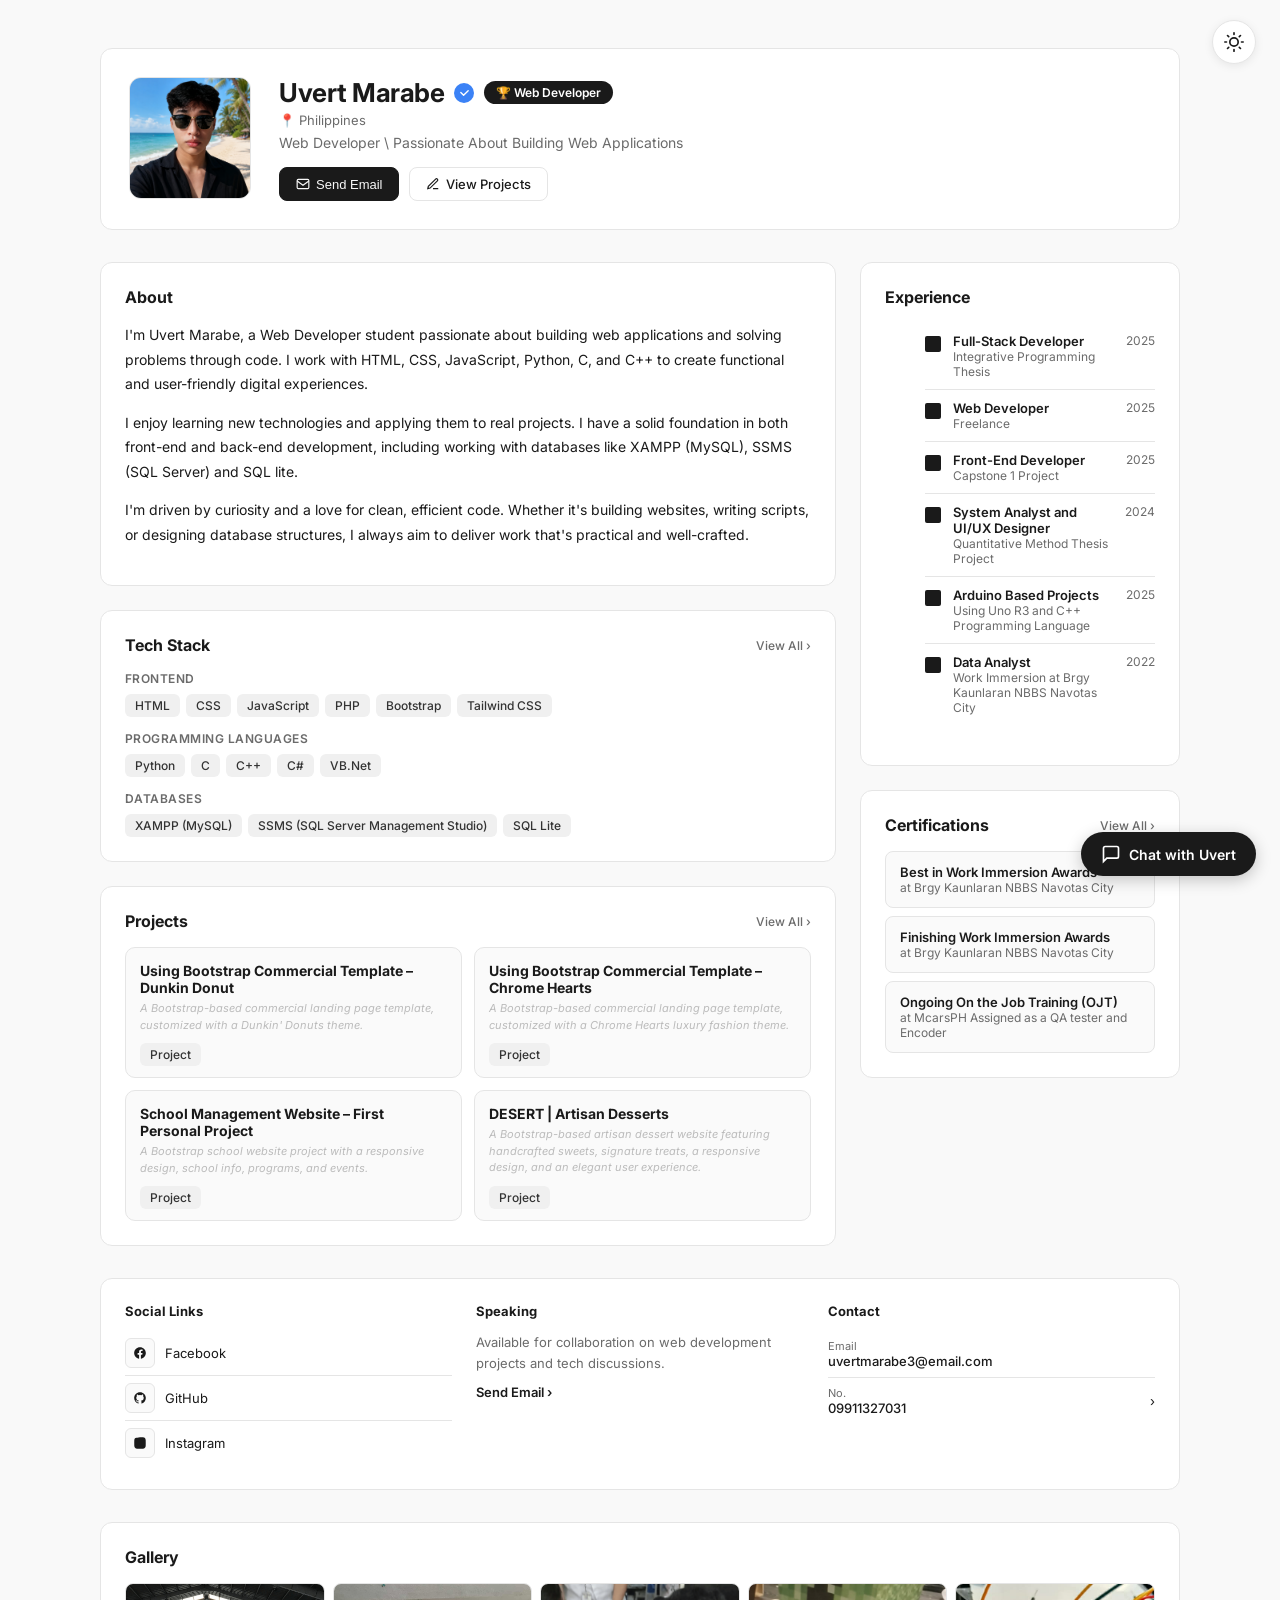
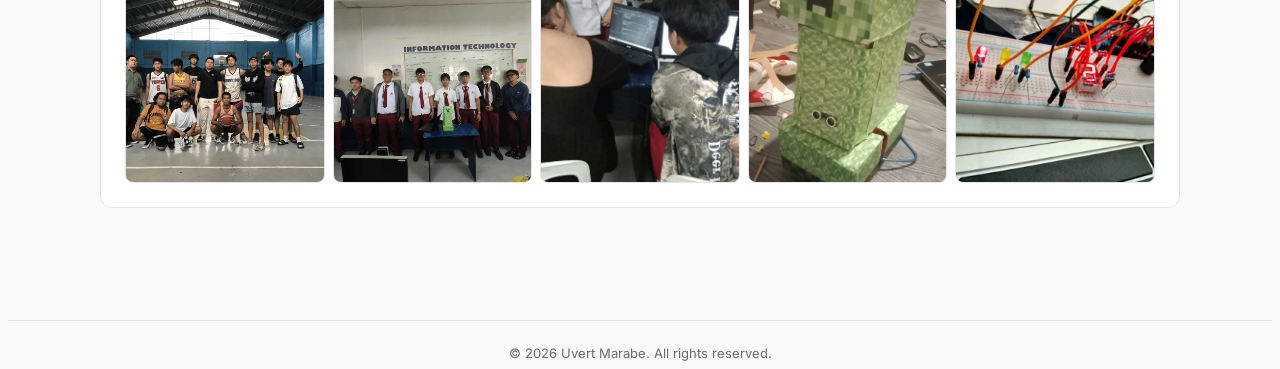
==== index.html @ 0d058868 "Fix favicon" ====
<!DOCTYPE html>
<html lang="en" data-theme="light">

<head>
    <meta charset="UTF-8" />
    <meta name="viewport" content="width=device-width, initial-scale=1.0" />
    <title>Uvert Marabe – Portfolio</title>
    <link rel="icon" href="images/uvert.jpg">
    <link href="https://fonts.googleapis.com/css2?family=Inter:wght@400;500;600;700&display=swap" rel="stylesheet" />
    <link rel="stylesheet" href="css/style.css">
</head>

<body>
    <!-- ── Theme Toggle ── -->
    <button class="theme-toggle" id="themeToggle" onclick="toggleTheme()" aria-label="Toggle dark mode">
        <svg class="icon-sun" viewBox="0 0 24 24" fill="none" stroke="currentColor" stroke-width="2" stroke-linecap="round" stroke-linejoin="round"><circle cx="12" cy="12" r="5"/><path d="M12 1v2M12 21v2M4.22 4.22l1.42 1.42M18.36 18.36l1.42
        1.42M1 12h2M21 12h2M4.22 19.78l1.42-1.42M18.36 5.64l1.42-1.42"/></svg>
        <svg class="icon-moon" viewBox="0 0 24 24" fill="none" stroke="currentColor" stroke-width="2" stroke-linecap="round" stroke-linejoin="round"><path d="M21 12.79A9 9 0 1111.21 3 7 7 0 0021 12.79z"/></svg>
    </button>

    <div class="page-wrap">


        <!-- ── Profile Header ── -->
        <div class="profile-header">
            <div class="avatar-wrap" id="avatarWrap">
                <img class="avatar-img" data-theme-img="light" src="images/uvert-marabe-day.png" alt="Uvert Marabe">
                <img class="avatar-img" data-theme-img="dark" src="images/uvert-marabe-night.png" alt="Uvert Marabe">
            </div>
            <div class="profile-info">
                <div class="profile-top">
                    <span class="profile-name">Uvert Marabe</span>
                    <span class="verified">
          <svg viewBox="0 0 12 12" fill="none" xmlns="http://www.w3.org/2000/svg"><path d="M2 6l3 3 5-5" stroke="#fff" stroke-width="1.5" stroke-linecap="round" stroke-linejoin="round"/></svg>
        </span>
                    <span class="badge-champion">🏆 Web Developer</span>
                </div>

                <div class="profile-location">📍 Philippines</div>
                <div class="profile-tagline">Web Developer \ Passionate About Building Web Applications</div>

                <div class="profile-actions">
                    <button type="button" class="btn btn-primary" onclick="openScheduleModal()">
                        <svg width="14" height="14" viewBox="0 0 24 24" fill="none" stroke="currentColor" stroke-width="2"><rect x="2" y="4" width="20" height="16" rx="2"/><path d="M2 7l10 7 10-7"/></svg> Send Email
                    </button>
                    <a href="projects.html" class="btn">
                        <svg width="14" height="14" viewBox="0 0 24 24" fill="none" stroke="currentColor" stroke-width="2"><path d="M12 20h9M16.5 3.5a2.121 2.121 0 013 3L7 19l-4 1 1-4 12.5-12.5z"/></svg> View Projects
                    </a>

                </div>
            </div>
        </div>

        <!-- ── Main Two-Column Grid ── -->
        <div class="main-grid">

            <!-- LEFT column -->
            <div>

                <!-- About -->
                <div class="card">
                    <div class="card-title">About</div>
                    <div class="about-text">
                        <p>I'm Uvert Marabe, a Web Developer student passionate about building web applications and solving problems through code. I work with HTML, CSS, JavaScript, Python, C, and C++ to create functional and user-friendly digital experiences.
                        </p>
                        <p>I enjoy learning new technologies and applying them to real projects. I have a solid foundation in both front-end and back-end development, including working with databases like XAMPP (MySQL), SSMS (SQL Server) and SQL lite.</p>
                        <p>I'm driven by curiosity and a love for clean, efficient code. Whether it's building websites, writing scripts, or designing database structures, I always aim to deliver work that's practical and well-crafted.</p>
                    </div>
                </div>

                <!-- Tech Stack -->
                <div class="card">
                    <div class="card-title">
                        Tech Stack
                        <a href="techstack.html" class="view-all">View All ›</a>
                    </div>

                    <div class="stack-group">
                        <div class="stack-label">Frontend</div>
                        <div class="tag-list">
                            <span class="tag">HTML</span>
                            <span class="tag">CSS</span>
                            <span class="tag">JavaScript</span>
                            <span class="tag">PHP</span>
                            <span class="tag">Bootstrap</span>
                            <span class="tag">Tailwind CSS</span>
                        </div>
                    </div>

                    <div class="stack-group">
                        <div class="stack-label">Programming Languages</div>
                        <div class="tag-list">
                            <span class="tag">Python</span>
                            <span class="tag">C</span>
                            <span class="tag">C++</span>
                            <span class="tag">C#</span>
                            <span class="tag">VB.Net</span>
                        </div>
                    </div>

                    <div class="stack-group">
                        <div class="stack-label">Databases</div>
                        <div class="tag-list">
                            <span class="tag">XAMPP (MySQL)</span>
                            <span class="tag">SSMS (SQL Server Management Studio)</span>
                            <span class="tag">SQL Lite</span>
                        </div>
                    </div>
                </div>

                <!-- Recent Projects -->
                <div class="card">
                    <div class="card-title">
                        Projects
                        <a href="projects.html" class="view-all">View All ›</a>
                    </div>
                    <div class="projects-grid">

                        <div class="project-card">
                            <div class="project-name">Using Bootstrap Commercial Template – Dunkin Donut</div>
                            <div class="project-desc project-placeholder">A Bootstrap-based commercial landing page template, customized with a Dunkin' Donuts theme.</div>
                            <span class="tag">Project</span>
                        </div>

                        <div class="project-card">
                            <div class="project-name">Using Bootstrap Commercial Template – Chrome Hearts</div>
                            <div class="project-desc project-placeholder">A Bootstrap-based commercial landing page template, customized with a Chrome Hearts luxury fashion theme.</div>
                            <span class="tag">Project</span>
                        </div>

                        <div class="project-card">
                            <div class="project-name">School Management Website – First Personal Project</div>
                            <div class="project-desc project-placeholder">A Bootstrap school website project with a responsive design, school info, programs, and events.</div>
                            <span class="tag">Project</span>

                        </div>

                        <div class="project-card">
                            <div class="project-name">DESERT | Artisan Desserts</div>
                            <div class="project-desc project-placeholder">A Bootstrap-based artisan dessert website featuring handcrafted sweets, signature treats, a responsive design, and an elegant user experience.</div>
                            <span class="tag">Project</span>
                        </div>
                        </a>
                    </div>
                </div>

            </div>

            <!-- RIGHT column -->
            <div>

                <!-- Experience -->
                <div class="card">
                    <div class="card-title">Experience</div>
                    <ul class="exp-list">
                        <li class="exp-item">
                            <div class="exp-dot active"></div>
                            <div class="exp-body">
                                <div class="exp-role">Full-Stack Developer</div>
                                <div class="exp-company">Integrative Programming Thesis</div>
                            </div>
                            <div class="exp-year">2025</div>
                        </li>
                        <li class="exp-item">
                            <div class="exp-dot active"></div>
                            <div class="exp-body">
                                <div class="exp-role">Web Developer</div>
                                <div class="exp-company">Freelance</div>
                            </div>
                            <div class="exp-year">2025</div>
                        </li>
                        <li class="exp-item">
                            <div class="exp-dot active"></div>
                            <div class="exp-body">
                                <div class="exp-role">Front-End Developer</div>
                                <div class="exp-company">Capstone 1 Project</div>
                            </div>
                            <div class="exp-year">2025</div>
                        </li>
                        <li class="exp-item">
                            <div class="exp-dot active"></div>
                            <div class="exp-body">
                                <div class="exp-role">System Analyst and UI/UX Designer</div>
                                <div class="exp-company">Quantitative Method Thesis Project</div>
                            </div>
                            <div class="exp-year">2024</div>
                        </li>
                        <li class="exp-item">
                            <div class="exp-dot active"></div>
                            <div class="exp-body">
                                <div class="exp-role">Arduino Based Projects</div>
                                <div class="exp-company">Using Uno R3 and C++ Programming Language</div>
                            </div>
                            <div class="exp-year">2025</div>
                        </li>
                        <li class="exp-item">
                            <div class="exp-dot active"></div>
                            <div class="exp-body">
                                <div class="exp-role">Data Analyst</div>
                                <div class="exp-company">Work Immersion at Brgy Kaunlaran NBBS Navotas City</div>
                            </div>
                            <div class="exp-year">2022</div>
                        </li>
                    </ul>
                </div>

                <!-- Certifications -->
                <div class="card">
                    <div class="card-title">
                        Certifications
                        <a href="#" class="view-all">View All ›</a>
                    </div>
                    <div class="cert-item">
                        <div class="cert-name">Best in Work Immersion Awards</div>
                        <div class="cert-issuer">at Brgy Kaunlaran NBBS Navotas City</div>
                    </div>
                    <div class="cert-item">
                        <div class="cert-name">Finishing Work Immersion Awards</div>
                        <div class="cert-issuer">at Brgy Kaunlaran NBBS Navotas City</div>
                    </div>
                    <div class="cert-item">
                        <div class="cert-name">Ongoing On the Job Training (OJT)</div>
                        <div class="cert-issuer">at McarsPH Assigned as a QA tester and Encoder</div>
                    </div>
                </div>
            </div>
        </div>

        <!-- ── Bottom Info Row ── -->
        <div class="info-grid">

            <!-- Social Links -->
            <div>
                <div class="info-section-title">Social Links</div>
                <a href="https://www.facebook.com/profile.php?id=61568821230678" class="social-link" target="_blank" rel="noopener noreferrer">
                    <span class="social-icon">
                     <svg viewBox="0 0 24 24" fill="currentColor"><path d="M22 12c0-5.522-4.478-10-10-10S2 6.478 2 12c0 4.991 3.657 9.128 8.438 9.878v-6.987H7.898V12h2.54V9.797c0-2.506 1.492-3.89 3.777-3.89 1.094 0 2.238.195 2.238.195v2.46h-1.26c-1.243
        0-1.63.771-1.63 1.562V12h2.773l-.443 2.89h-2.33v6.988C18.343 21.128 22 16.991 22 12z"/></svg>
                    </span> Facebook
                </a>
                <a href="https://github.com/uvertmarabe3" class="social-link" target="_blank" rel="noopener noreferrer">
                    <span class="social-icon">
          <svg viewBox="0 0 24 24" fill="currentColor"><path d="M12 2C6.477 2 2 6.477 2 12c0 4.418 2.865 8.166 6.839 9.489.5.092.682-.217.682-.482 0-.237-.009-.868-.013-1.703-2.782.603-3.369-1.342-3.369-1.342-.454-1.154-1.11-1.461-1.11-1.461-.908-.62.069-.608.069-.608
        1.004.07 1.532 1.032 1.532 1.032.892 1.53 2.341 1.088 2.91.832.091-.647.35-1.088.636-1.338-2.22-.253-4.555-1.11-4.555-4.943 0-1.091.39-1.984 1.03-2.682-.103-.253-.447-1.27.098-2.646 0 0 .84-.269 2.75 1.025A9.578 9.578 0 0112 6.836a9.59 9.59 0 012.504.337c1.909-1.294
        2.748-1.025 2.748-1.025.546 1.376.202 2.393.1 2.646.641.698 1.028 1.591 1.028 2.682 0 3.841-2.337 4.687-4.565 4.935.359.308.678.916.678 1.846 0 1.334-.012 2.41-.012 2.737 0 .267.18.578.688.48C19.138 20.163 22 16.418 22 12c0-5.523-4.477-10-10-10z"/></svg>
        </span> GitHub
                </a>
                <a href="https://www.instagram.com/uvrt077?igsh=MTQya3N4YWRxNWJsbg=" class=" social-link" target="_blank" rel="noopener noreferrer">
                    <span class="social-icon">
          <svg viewBox="0 0 24 24" fill="currentColor"><path d="M12 2.163c3.204 0 3.584.012 4.85.07 3.252.148 4.771 1.691 4.919 4.919.058 1.265.069 1.645.069 4.849 0 3.205-.012 3.584-.069 4.849-.149 3.225-1.664 4.771-4.919 4.919-1.266.058-1.644.07-4.85.07-3.204
        0-3.584-.012-4.849-.07-3.26-.149-4.771-1.699-4.919-4.92-.058-1.265-.07-1.644-.07-4.849 0-3.204.013-3.583.07-4.849.149-3.227 1.664-4.771 4.919-4。 1.44 1.441 1.44c.795 0 1.439-.645 1.439-1.44s-.644-1.44-1.439-1.44z"/></svg>
        </span> Instagram
                </a>
            </div>

            <!-- Speaking -->
            <div>
                <div class="info-section-title">Speaking</div>
                <p class="speaking-text">Available for collaboration on web development projects and tech discussions.</p>
                <a href="#" class="get-touch" onclick="openScheduleModal(); return false;">Send Email ›</a>
            </div>

            <!-- Contact -->
            <div>
                <div class="info-section-title">Contact</div>
                <div class="contact-item">
                    <div>
                        <div class="contact-label">Email</div>
                        <div class="contact-value">uvertmarabe3@email.com</div>
                    </div>
                </div>
                <div class="contact-item">
                    <a href="#" class="contact-link">
                        <div>
                            <div class="contact-label">No.</div>
                            <div class="contact-value">09911327031</div>
                        </div>
                        <span>›</span>
                    </a>
                </div>
            </div>

        </div>

        <!-- ── Gallery ── -->
        <div class="gallery-section">
            <div class="gallery-title">Gallery</div>
            <div class="gallery-grid">
                <div class="gallery-item" onclick="openLightbox( 'images/isa.png')">
                    <img src="images/isa.png" alt="Gallery photo 1" loading="lazy">
                </div>
                <div class="gallery-item" onclick="openLightbox( 'images/dalawa.jfif')">
                    <img src="images/dalawa.jfif" alt="Gallery photo 2" loading="lazy">
                </div>
                <div class="gallery-item" onclick="openLightbox( 'images/tatlo.png')">
                    <img src="images/tatlo.png" alt="Gallery photo 3" loading="lazy">
                </div>
                <div class="gallery-item" onclick="openLightbox( 'images/apat.jfif')">
                    <img src="images/apat.jfif" alt="Gallery photo 4" loading="lazy">
                </div>
                <div class="gallery-item" onclick="openLightbox( 'images/lima.jfif')">
                    <img src="images/lima.jfif" alt="Gallery photo 5" loading="lazy">
                </div>
            </div>
        </div>

    </div>

    <!-- ── Lightbox Viewer (zoomable + pannable) ── -->
    <div class="lightbox-overlay" id="lightboxOverlay" onclick="if(event.target===this)closeLightbox()">
        <button class="lightbox-close" onclick="closeLightbox()" aria-label="Close">✕</button>
        <div class="lightbox-toolbar">
            <button class="lightbox-btn" onclick="lightboxZoomOut()" aria-label="Zoom out">−</button>
            <button class="lightbox-btn" onclick="lightboxResetZoom()" aria-label="Reset zoom">⟲</button>
            <button class="lightbox-btn" onclick="lightboxZoomIn()" aria-label="Zoom in">+</button>
        </div>
        <div class="lightbox-stage" id="lightboxStage">
            <img class="lightbox-img" id="lightboxImg" src="" alt="Gallery preview" draggable="false">
        </div>
    </div>

    <!-- ── Footer ── -->
    <footer>© 2026 Uvert Marabe. All rights reserved.</footer>

    </div>
    <!-- ── Get in Touch Form ── -->
    <div class="modal-overlay" id="scheduleOverlay" onclick="if(event.target===this)closeScheduleModal()">
        <div class="modal-box">
            <div class="modal-header">
                <div class="modal-title">Send Email</div>
                <button class="modal-close" onclick="closeScheduleModal()" aria-label="Close">✕</button>
            </div>
            <form id="scheduleForm" onsubmit="submitScheduleForm(event)">
                <div class="modal-body">
                    <label class="modal-label" for="scheduleName">Your Name</label>
                    <input class="modal-input" type="text" id="scheduleName" required placeholder="Juan Dela Cruz">

                    <label class="modal-label" for="scheduleEmail">Your Email</label>
                    <input class="modal-input" type="email" id="scheduleEmail" required placeholder="you@example.com">

                    <label class="modal-label" for="scheduleDate">Date</label>
                    <input class="modal-input" type="date" id="scheduleDate" required>

                    <label class="modal-label" for="scheduleMessage">Purpose</label>
                    <textarea class="modal-input modal-textarea" id="scheduleMessage" rows="3" required placeholder="What would you like to talk about?"></textarea>
                </div>
                <div class="modal-footer">
                    <button type="button" class="btn" onclick="closeScheduleModal()">Cancel</button>
                    <button type="submit" class="btn btn-primary">Send</button>
                </div>
            </form>
        </div>
    </div>

    <!-- ── Chat Button ── -->
    <button class="chat-fab" id="chatFab" onclick="toggleChat()">
  <svg width="20" height="20" viewBox="0 0 24 24" fill="none" stroke="currentColor" stroke-width="2"><path d="M21 15a2 2 0 01-2 2H7l-4 4V5a2 2 0 012-2h14a2 2 0 012 2z"/></svg>
  Chat with Uvert
</button>

    <!-- ── Chat Widget ── -->
    <div class="chat-widget" id="chatWidget">
        <!-- Header -->
        <div class="chat-header">
            <div class="chat-header-left">
                <div class="chat-avatar">
                    <img class="chat-avatar-img" data-theme-img="light" src="images/uvert-marabe-day.png" alt="Uvert">
                    <img class="chat-avatar-img" data-theme-img="dark" src="images/uvert-marabe-night.png" alt="Uvert">
                </div>
                <div>
                    <div class="chat-header-name">Chat with Uvert</div>
                    <div class="chat-header-status"><span class="status-dot"></span> Online</div>
                </div>
            </div>
            <button class="chat-close" onclick="toggleChat()">✕</button>
        </div>

        <!-- Messages -->
        <div class="chat-messages" id="chatMessages">
            <div class="chat-msg-row">
                <div class="chat-msg-avatar">
                    <img class="chat-avatar-img" data-theme-img="light" src="images/uvert-marabe-day.png" alt="Uvert">
                    <img class="chat-avatar-img" data-theme-img="dark" src="images/uvert-marabe-night.png" alt="Uvert">
                </div>
                <div>
                    <div class="chat-sender-name">Uvert Marabe</div>
                    <div class="chat-bubble chat-bubble-bot">Hi there! 👋 Thanks for visiting my website. Feel free to ask me anything about programming, web development, or my experiences in tech. Let me know how I can help!</div>
                </div>
            </div>
        </div>

        <!-- Footer -->
        <div class="chat-footer">
            <div class="chat-input-row">
                <input type="text" id="chatInput" class="chat-input" placeholder="Type a message..." maxlength="1000" oninput="updateCount()" onkeydown="if(event.key==='Enter' )sendMessage()" />
                <button class="chat-send" onclick="sendMessage()">
        <svg width="16" height="16" viewBox="0 0 24 24" fill="none" stroke="currentColor" stroke-width="2.5"><line x1="22" y1="2" x2="11" y2="13"/><polygon points="22 2 15 22 11 13 2 9 22 2"/></svg>
      </button>
            </div>
            <div class="chat-hint">Ask me about programming, web dev, or tech! <span id="charCount">0</span>/1000</div>
        </div>
    </div>



    <script src="https://cdn.jsdelivr.net/npm/@emailjs/browser@4/dist/email.min.js"></script>
    <script src="js/main.js"></script>
</body>

</html>
---- css/style.css ----
*::before,
*::after {
    box-sizing: border-box;
    margin: 0;
    padding: 0;
}

 :root {
    --bg: #f9f9f9;
    --white: #ffffff;
    --border: #e5e5e5;
    --text: #1a1a1a;
    --muted: #6b6b6b;
    --accent: #1a1a1a;
    --badge-bg: #1a1a1a;
    --badge-text: #ffffff;
    --tag-bg: #f0f0f0;
    --tag-text: #333;
    --card-bg: #ffffff;
    --subtle-bg: #fafafa;
    --section-gap: 32px;
}

[data-theme="dark"] {
    --bg: #15161a;
    --white: #1e2025;
    --border: #2d2f36;
    --text: #f0f0f0;
    --muted: #9a9ca3;
    --accent: #f0f0f0;
    --badge-bg: #f0f0f0;
    --badge-text: #15161a;
    --tag-bg: #2a2c33;
    --tag-text: #e2e2e2;
    --card-bg: #1e2025;
    --subtle-bg: #25272e;
}

html {
    transition: background 0.4s ease;
}

body {
    font-family: 'Inter', sans-serif;
    background: var(--bg);
    color: var(--text);
    min-height: 100vh;
    transition: background 0.4s ease, color 0.4s ease;
}


/* Smooth theme transition for any element using theme variables */

* {
    transition: background-color 0.4s ease, border-color 0.4s ease, color 0.4s ease;
}


/* ── Layout ── */

.page-wrap {
    max-width: 1080px;
    margin: 0 auto;
    padding: 40px 24px 80px;
}


/* ── Header ── */

.profile-header {
    display: flex;
    align-items: flex-start;
    gap: 28px;
    background: var(--white);
    border: 1px solid var(--border);
    border-radius: 12px;
    padding: 28px;
    margin-bottom: var(--section-gap);
}

.avatar-wrap {
    flex-shrink: 0;
    width: 120px;
    height: 120px;
    border-radius: 12px;
    overflow: hidden;
    background: #e0e0e0;
    border: 1px solid var(--border);
    display: flex;
    align-items: center;
    justify-content: center;
    color: var(--muted);
    font-size: 13px;
    text-align: center;
    position: relative;
}

.avatar-wrap img {
    width: 100%;
    height: 100%;
    object-fit: cover;
    display: block;
}


/* Cross-fade layers for day/night avatar swap */

.avatar-wrap .avatar-img {
    position: absolute;
    top: 0;
    left: 0;
    width: 100%;
    height: 100%;
    object-fit: cover;
    display: block;
    opacity: 0;
    transition: opacity 0.6s ease;
}

.avatar-wrap .avatar-img.visible {
    opacity: 1;
}

.avatar-placeholder {
    display: flex;
    flex-direction: column;
    align-items: center;
    gap: 6px;
    padding: 8px;
}

.avatar-placeholder svg {
    opacity: 0.4;
}

.avatar-placeholder span {
    font-size: 11px;
    color: var(--muted);
    text-align: center;
}

.profile-info {
    flex: 1;
}

.profile-top {
    display: flex;
    align-items: center;
    gap: 10px;
    flex-wrap: wrap;
    margin-bottom: 4px;
}

.profile-name {
    font-size: 26px;
    font-weight: 700;
    letter-spacing: -0.5px;
}

.verified {
    width: 20px;
    height: 20px;
    background: #3b82f6;
    border-radius: 50%;
    display: inline-flex;
    align-items: center;
    justify-content: center;
}

.verified svg {
    width: 11px;
    height: 11px;
}

.badge-champion {
    background: var(--badge-bg);
    color: var(--badge-text);
    font-size: 12px;
    font-weight: 600;
    padding: 4px 12px;
    border-radius: 999px;
    display: inline-flex;
    align-items: center;
    gap: 6px;
}

.profile-location {
    font-size: 13px;
    color: var(--muted);
    margin-bottom: 6px;
}

.profile-tagline {
    font-size: 14px;
    color: var(--muted);
    margin-bottom: 16px;
}

.profile-actions {
    display: flex;
    gap: 10px;
    flex-wrap: wrap;
}

.btn {
    display: inline-flex;
    align-items: center;
    gap: 6px;
    font-size: 13px;
    font-weight: 500;
    padding: 8px 16px;
    border-radius: 8px;
    cursor: pointer;
    text-decoration: none;
    border: 1px solid var(--border);
    background: var(--card-bg);
    color: var(--text);
    transition: background 0.15s, color 0.15s, border-color 0.15s;
}

.btn:hover {
    background: var(--subtle-bg);
}

.btn-primary {
    background: var(--accent);
    color: var(--bg);
    border-color: var(--accent);
}

.btn-primary:hover {
    opacity: 0.85;
}


/* ── Schedule a Call Modal ── */

.modal-overlay {
    display: none;
    position: fixed;
    inset: 0;
    background: rgba(0, 0, 0, 0.5);
    z-index: 1100;
    align-items: center;
    justify-content: center;
    padding: 20px;
}

.modal-overlay.open {
    display: flex;
}

.modal-box {
    background: var(--card-bg);
    border: 1px solid var(--border);
    border-radius: 14px;
    width: 100%;
    max-width: 420px;
    max-height: 90vh;
    overflow-y: auto;
    box-shadow: 0 20px 60px rgba(0, 0, 0, 0.3);
}

.modal-header {
    display: flex;
    align-items: center;
    justify-content: space-between;
    padding: 18px 20px;
    border-bottom: 1px solid var(--border);
}

.modal-title {
    font-size: 16px;
    font-weight: 700;
    color: var(--text);
}

.modal-close {
    background: none;
    border: none;
    font-size: 16px;
    cursor: pointer;
    color: var(--muted);
    line-height: 1;
    padding: 4px;
}

.modal-close:hover {
    color: var(--text);
}

.modal-body {
    padding: 20px;
    display: flex;
    flex-direction: column;
    gap: 4px;
}

.modal-label {
    font-size: 12px;
    font-weight: 600;
    color: var(--muted);
    margin-top: 14px;
    margin-bottom: 6px;
}

.modal-label:first-child {
    margin-top: 0;
}

.modal-input {
    width: 100%;
    border: 1px solid var(--border);
    border-radius: 8px;
    padding: 9px 12px;
    font-size: 13px;
    font-family: 'Inter', sans-serif;
    outline: none;
    background: var(--bg);
    color: var(--text);
}

.modal-input:focus {
    border-color: var(--muted);
}

.modal-textarea {
    resize: vertical;
    min-height: 64px;
}

.modal-row {
    display: flex;
    gap: 10px;
}

.modal-col {
    flex: 1;
}

.modal-footer {
    display: flex;
    justify-content: flex-end;
    gap: 10px;
    padding: 16px 20px;
    border-top: 1px solid var(--border);
}


/* ── Theme Toggle ── */

.theme-toggle {
    position: fixed;
    top: 20px;
    right: 24px;
    width: 44px;
    height: 44px;
    border-radius: 50%;
    border: 1px solid var(--border);
    background: var(--card-bg);
    color: var(--text);
    display: flex;
    align-items: center;
    justify-content: center;
    cursor: pointer;
    z-index: 998;
    box-shadow: 0 2px 10px rgba(0, 0, 0, 0.08);
    transition: background 0.4s ease, border-color 0.4s ease, transform 0.2s ease;
}

.theme-toggle:hover {
    transform: scale(1.06);
}

.theme-toggle svg {
    width: 20px;
    height: 20px;
}

.theme-toggle .icon-sun,
.theme-toggle .icon-moon {
    position: absolute;
    transition: opacity 0.3s ease, transform 0.3s ease;
}

.theme-toggle .icon-sun {
    opacity: 1;
    transform: scale(1) rotate(0deg);
}

.theme-toggle .icon-moon {
    opacity: 0;
    transform: scale(0.5) rotate(-90deg);
}

[data-theme="dark"] .theme-toggle .icon-sun {
    opacity: 0;
    transform: scale(0.5) rotate(90deg);
}

[data-theme="dark"] .theme-toggle .icon-moon {
    opacity: 1;
    transform: scale(1) rotate(0deg);
}


/* ── Two-column layout ── */

.main-grid {
    display: grid;
    grid-template-columns: 1fr 320px;
    gap: 24px;
    margin-bottom: var(--section-gap);
}


/* ── Card ── */

.card {
    background: var(--card-bg);
    border: 1px solid var(--border);
    border-radius: 12px;
    padding: 24px;
    margin-bottom: 24px;
}

.card:last-child {
    margin-bottom: 0;
}

.card-title {
    font-size: 16px;
    font-weight: 700;
    margin-bottom: 16px;
    display: flex;
    align-items: center;
    justify-content: space-between;
}

.view-all {
    font-size: 12px;
    font-weight: 500;
    color: var(--muted);
    text-decoration: none;
}

.view-all:hover {
    color: var(--text);
}


/* ── About ── */

.about-text {
    font-size: 14px;
    line-height: 1.75;
    color: var(--text);
}

.about-text p+p {
    margin-top: 14px;
}


/* ── Tech Stack ── */

.stack-group+.stack-group {
    margin-top: 14px;
}

.stack-label {
    font-size: 12px;
    font-weight: 600;
    color: var(--muted);
    margin-bottom: 8px;
    text-transform: uppercase;
    letter-spacing: 0.04em;
}

.tag-list {
    display: flex;
    flex-wrap: wrap;
    gap: 6px;
}

.tag {
    background: var(--tag-bg);
    color: var(--tag-text);
    font-size: 12px;
    font-weight: 500;
    padding: 4px 10px;
    border-radius: 6px;
}


/* ── Projects ── */

.projects-grid {
    display: grid;
    grid-template-columns: 1fr 1fr;
    gap: 12px;
}

.project-card {
    border: 1px solid var(--border);
    border-radius: 10px;
    padding: 14px;
    background: var(--subtle-bg);
}

.project-name {
    font-size: 14px;
    font-weight: 700;
    margin-bottom: 4px;
}

.project-desc {
    font-size: 12px;
    color: var(--muted);
    margin-bottom: 10px;
    line-height: 1.5;
}

.project-placeholder {
    font-size: 11px;
    color: #bbb;
    font-style: italic;
}


/* ── Experience timeline ── */

.exp-list {
    list-style: none;
}

.exp-item {
    display: flex;
    align-items: flex-start;
    gap: 12px;
    padding: 10px 0;
    border-bottom: 1px solid var(--border);
}

.exp-item:last-child {
    border-bottom: none;
}

.exp-dot {
    margin-top: 3px;
    width: 12px;
    height: 12px;
    border: 2px solid var(--border);
    border-radius: 2px;
    flex-shrink: 0;
    background: var(--card-bg);
}

.exp-dot.active {
    background: var(--text);
    border-color: var(--text);
}

.exp-body {
    flex: 1;
}

.exp-role {
    font-size: 13px;
    font-weight: 600;
}

.exp-company {
    font-size: 12px;
    color: var(--muted);
}

.exp-year {
    font-size: 12px;
    color: var(--muted);
    margin-left: auto;
    flex-shrink: 0;
}


/* ── Certifications ── */

.cert-item {
    border: 1px solid var(--border);
    border-radius: 8px;
    padding: 12px 14px;
    margin-bottom: 8px;
    background: var(--subtle-bg);
}

.cert-item:last-child {
    margin-bottom: 0;
}

.cert-name {
    font-size: 13px;
    font-weight: 600;
}

.cert-issuer {
    font-size: 12px;
    color: var(--muted);
}


/* ── Members / Social / Speaking ── */

.info-grid {
    display: grid;
    grid-template-columns: 1fr 1fr 1fr;
    gap: 24px;
    background: var(--white);
    border: 1px solid var(--border);
    border-radius: 12px;
    padding: 24px;
    margin-bottom: var(--section-gap);
}

.info-section-title {
    font-size: 13px;
    font-weight: 700;
    margin-bottom: 12px;
}

.member-item {
    display: flex;
    align-items: center;
    justify-content: space-between;
    font-size: 12px;
    color: var(--muted);
    padding: 6px 0;
    border-bottom: 1px solid var(--border);
}

.member-item:last-child {
    border-bottom: none;
}

.social-link {
    display: flex;
    align-items: center;
    gap: 10px;
    font-size: 13px;
    padding: 7px 0;
    border-bottom: 1px solid var(--border);
    text-decoration: none;
    color: var(--text);
}

.social-link:last-child {
    border-bottom: none;
}

.social-link:hover {
    color: #555;
}

.social-icon {
    width: 28px;
    height: 28px;
    border: 1px solid var(--border);
    border-radius: 6px;
    display: flex;
    align-items: center;
    justify-content: center;
    background: var(--subtle-bg);
}

.social-icon svg {
    width: 14px;
    height: 14px;
}

.speaking-text {
    font-size: 13px;
    color: var(--muted);
    line-height: 1.6;
    margin-bottom: 10px;
}

.get-touch {
    display: flex;
    align-items: center;
    gap: 4px;
    font-size: 13px;
    font-weight: 600;
    text-decoration: none;
    color: var(--text);
}

.contact-item {
    display: flex;
    align-items: center;
    gap: 8px;
    font-size: 13px;
    padding: 8px 0;
    border-bottom: 1px solid var(--border);
}

.contact-item:last-child {
    border-bottom: none;
}

.contact-label {
    font-size: 11px;
    color: var(--muted);
}

.contact-value {
    font-weight: 500;
}

.contact-link {
    display: flex;
    align-items: center;
    justify-content: space-between;
    width: 100%;
    text-decoration: none;
    color: var(--text);
}

.contact-link:hover {
    opacity: 0.75;
}


/* ── Gallery ── */

.gallery-section {
    background: var(--white);
    border: 1px solid var(--border);
    border-radius: 12px;
    padding: 24px;
    margin-bottom: var(--section-gap);
}

.gallery-title {
    font-size: 16px;
    font-weight: 700;
    margin-bottom: 16px;
}

.gallery-grid {
    display: grid;
    grid-template-columns: repeat(5, 1fr);
    gap: 8px;
}

.gallery-item {
    aspect-ratio: 1;
    border-radius: 8px;
    background: #e8e8e8;
    border: 1px solid var(--border);
    display: flex;
    align-items: center;
    justify-content: center;
    color: var(--muted);
    font-size: 11px;
    text-align: center;
    padding: 0;
    overflow: hidden;
    cursor: pointer;
}

.gallery-item img {
    width: 100%;
    height: 100%;
    object-fit: cover;
    display: block;
    pointer-events: none;
}


/* ── Lightbox Viewer ── */

.lightbox-overlay {
    display: none;
    position: fixed;
    inset: 0;
    background: rgba(0, 0, 0, 0.88);
    z-index: 1000;
    align-items: center;
    justify-content: center;
}

.lightbox-overlay.open {
    display: flex;
}

.lightbox-stage {
    width: 100%;
    height: 100%;
    display: flex;
    align-items: center;
    justify-content: center;
    overflow: hidden;
    cursor: grab;
    touch-action: none;
}

.lightbox-stage.dragging {
    cursor: grabbing;
}

.lightbox-img {
    max-width: 90vw;
    max-height: 90vh;
    object-fit: contain;
    user-select: none;
    -webkit-user-drag: none;
    will-change: transform;
    transition: transform 0.05s linear;
}

.lightbox-close {
    position: absolute;
    top: 16px;
    right: 20px;
    background: rgba(255, 255, 255, 0.12);
    border: none;
    color: #fff;
    width: 40px;
    height: 40px;
    border-radius: 50%;
    font-size: 18px;
    cursor: pointer;
    z-index: 1010;
    display: flex;
    align-items: center;
    justify-content: center;
    transition: background 0.2s ease;
}

.lightbox-close:hover {
    background: rgba(255, 255, 255, 0.25);
}

.lightbox-toolbar {
    position: absolute;
    bottom: 24px;
    left: 50%;
    transform: translateX(-50%);
    display: flex;
    gap: 8px;
    background: rgba(255, 255, 255, 0.1);
    padding: 6px;
    border-radius: 999px;
    z-index: 1010;
}

.lightbox-btn {
    background: rgba(255, 255, 255, 0.12);
    border: none;
    color: #fff;
    width: 38px;
    height: 38px;
    border-radius: 50%;
    font-size: 18px;
    font-weight: 600;
    cursor: pointer;
    display: flex;
    align-items: center;
    justify-content: center;
    transition: background 0.2s ease;
}

.lightbox-btn:hover {
    background: rgba(255, 255, 255, 0.28);
}


/* ── Footer ── */

footer {
    text-align: center;
    font-size: 13px;
    color: var(--muted);
    padding-top: 24px;
    border-top: 1px solid var(--border);
}


/* ── Chat button ── */

.chat-btn {
    position: fixed;
    bottom: 24px;
    right: 24px;
    background: var(--text);
    color: #fff;
    border: none;
    border-radius: 999px;
    padding: 12px 20px;
    font-size: 14px;
    font-weight: 600;
    cursor: pointer;
    display: flex;
    align-items: center;
    gap: 8px;
    box-shadow: 0 4px 16px rgba(0, 0, 0, 0.18);
}


/* ── Responsive ── */

@media (max-width: 900px) {
    .main-grid {
        grid-template-columns: 1fr;
    }
    .info-grid {
        grid-template-columns: 1fr 1fr;
    }
}

@media (max-width: 768px) {
    .page-wrap {
        padding: 20px 16px 60px;
    }
    .profile-header {
        flex-direction: column;
        align-items: center;
        text-align: center;
        padding: 20px 16px;
        gap: 16px;
    }
    .profile-top {
        justify-content: center;
    }
    .profile-actions {
        justify-content: center;
    }
    .avatar-wrap {
        width: 100px;
        height: 100px;
    }
    .profile-name {
        font-size: 22px;
    }
    .projects-grid {
        grid-template-columns: 1fr;
    }
    .gallery-grid {
        grid-template-columns: repeat(3, 1fr);
    }
    .modal-row {
        flex-direction: column;
        gap: 0;
    }
    .chat-widget {
        width: calc(100vw - 24px);
        right: 12px;
        bottom: 76px;
    }
}

@media (max-width: 480px) {
    .info-grid {
        grid-template-columns: 1fr;
    }
    .gallery-grid {
        grid-template-columns: repeat(2, 1fr);
    }
    .profile-header {
        padding: 16px 12px;
    }
    .btn {
        font-size: 12px;
        padding: 7px 12px;
    }
    .modal-box {
        max-width: 100%;
        border-radius: 12px;
    }
    .theme-toggle {
        top: 12px;
        right: 12px;
        width: 38px;
        height: 38px;
    }
    .chat-fab {
        bottom: 16px;
        right: 12px;
        padding: 10px 16px;
        font-size: 13px;
    }
}


/* ── FAB ── */

.chat-fab {
    position: fixed;
    bottom: 24px;
    right: 24px;
    background: #1a1a1a;
    color: #fff;
    border: none;
    border-radius: 999px;
    padding: 12px 20px;
    font-size: 14px;
    font-weight: 600;
    font-family: 'Inter', sans-serif;
    cursor: pointer;
    display: flex;
    align-items: center;
    gap: 8px;
    box-shadow: 0 4px 16px rgba(0, 0, 0, 0.22);
    z-index: 999;
    transition: background 0.15s;
}

.chat-fab:hover {
    background: #333;
}


/* ── Widget ── */

.chat-widget {
    display: none;
    flex-direction: column;
    position: fixed;
    bottom: 80px;
    right: 24px;
    width: 360px;
    height: 520px;
    background: #fff;
    border: 1px solid #e5e5e5;
    border-radius: 16px;
    box-shadow: 0 8px 40px rgba(0, 0, 0, 0.18);
    z-index: 1000;
    overflow: hidden;
    font-family: 'Inter', sans-serif;
}

.chat-widget.open {
    display: flex;
}


/* Header */

.chat-header {
    display: flex;
    align-items: center;
    justify-content: space-between;
    padding: 14px 16px;
    border-bottom: 1px solid #eee;
    background: #fff;
}

.chat-header-left {
    display: flex;
    align-items: center;
    gap: 10px;
}

.chat-avatar {
    width: 38px;
    height: 38px;
    border-radius: 50%;
    overflow: hidden;
    background: #1a1a1a;
    color: #fff;
    font-weight: 700;
    font-size: 15px;
    display: flex;
    align-items: center;
    justify-content: center;
    flex-shrink: 0;
    position: relative;
}

.chat-avatar img {
    width: 100%;
    height: 100%;
    object-fit: cover;
}

.chat-avatar-img {
    position: absolute;
    top: 0;
    left: 0;
    width: 100%;
    height: 100%;
    object-fit: cover;
    display: block;
    opacity: 0;
    transition: opacity 0.6s ease;
}

.chat-avatar-img.visible {
    opacity: 1;
}

.chat-header-name {
    font-size: 14px;
    font-weight: 700;
}

.chat-header-status {
    font-size: 12px;
    color: #555;
    display: flex;
    align-items: center;
    gap: 4px;
}

.status-dot {
    width: 8px;
    height: 8px;
    background: #22c55e;
    border-radius: 50%;
    display: inline-block;
}

.chat-close {
    background: none;
    border: none;
    font-size: 16px;
    cursor: pointer;
    color: #888;
    line-height: 1;
    padding: 4px;
}

.chat-close:hover {
    color: #333;
}


/* Messages */

.chat-messages {
    flex: 1;
    overflow-y: auto;
    padding: 16px;
    display: flex;
    flex-direction: column;
    gap: 12px;
    background: #fafafa;
}

.chat-msg-row {
    display: flex;
    align-items: flex-start;
    gap: 8px;
}

.chat-msg-row.user-row {
    flex-direction: row-reverse;
}

.chat-msg-avatar {
    width: 28px;
    height: 28px;
    border-radius: 50%;
    overflow: hidden;
    background: #1a1a1a;
    color: #fff;
    font-weight: 700;
    font-size: 12px;
    display: flex;
    align-items: center;
    justify-content: center;
    flex-shrink: 0;
    position: relative;
}

.chat-msg-avatar img {
    width: 100%;
    height: 100%;
    object-fit: cover;
}

.chat-msg-avatar img.chat-avatar-img {
    position: absolute;
    top: 0;
    left: 0;
    opacity: 0;
}

.chat-msg-avatar img.chat-avatar-img.visible {
    opacity: 1;
}

.chat-sender-name {
    font-size: 11px;
    color: #888;
    margin-bottom: 3px;
}

.chat-bubble {
    max-width: 240px;
    padding: 10px 13px;
    border-radius: 14px;
    font-size: 13px;
    line-height: 1.55;
}

.chat-bubble-bot {
    background: #f0f0f0;
    color: #1a1a1a;
    border-top-left-radius: 4px;
}

.chat-bubble-user {
    background: #1a1a1a;
    color: #fff;
    border-top-right-radius: 4px;
}

.chat-typing {
    display: flex;
    gap: 4px;
    align-items: center;
    padding: 10px 14px;
    background: #f0f0f0;
    border-radius: 14px;
    border-top-left-radius: 4px;
    width: fit-content;
}

.chat-typing span {
    width: 7px;
    height: 7px;
    background: #aaa;
    border-radius: 50%;
    animation: bounce 1.2s infinite;
}

.chat-typing span:nth-child(2) {
    animation-delay: 0.2s;
}

.chat-typing span:nth-child(3) {
    animation-delay: 0.4s;
}

@keyframes bounce {
    0%,
    60%,
    100% {
        transform: translateY(0);
    }
    30% {
        transform: translateY(-5px);
    }
}


/* Footer */

.chat-footer {
    padding: 12px 14px;
    border-top: 1px solid #eee;
    background: #fff;
}

.chat-input-row {
    display: flex;
    gap: 8px;
    align-items: center;
}

.chat-input {
    flex: 1;
    border: 1px solid #ddd;
    border-radius: 8px;
    padding: 9px 12px;
    font-size: 13px;
    font-family: 'Inter', sans-serif;
    outline: none;
    color: #1a1a1a;
}

.chat-input:focus {
    border-color: #aaa;
}

.chat-send {
    background: #1a1a1a;
    color: #fff;
    border: none;
    border-radius: 8px;
    width: 36px;
    height: 36px;
    display: flex;
    align-items: center;
    justify-content: center;
    cursor: pointer;
    flex-shrink: 0;
}

.chat-send:hover {
    background: #333;
}

.chat-hint {
    font-size: 11px;
    color: #aaa;
    margin-top: 6px;
    display: flex;
    justify-content: space-between;
}


/* ── Chat Widget: Dark Mode ── */

[data-theme="dark"] .chat-widget {
    background: var(--card-bg);
    border-color: var(--border);
}

[data-theme="dark"] .chat-header {
    background: var(--card-bg);
    border-bottom-color: var(--border);
}

[data-theme="dark"] .chat-header-name {
    color: var(--text);
}

[data-theme="dark"] .chat-header-status {
    color: var(--muted);
}

[data-theme="dark"] .chat-close {
    color: var(--muted);
}

[data-theme="dark"] .chat-close:hover {
    color: var(--text);
}

[data-theme="dark"] .chat-messages {
    background: var(--bg);
}

[data-theme="dark"] .chat-sender-name {
    color: var(--muted);
}

[data-theme="dark"] .chat-bubble-bot {
    background: var(--tag-bg);
    color: var(--text);
}

[data-theme="dark"] .chat-bubble-user {
    background: var(--accent);
    color: var(--badge-text);
}

[data-theme="dark"] .chat-typing {
    background: var(--tag-bg);
}

[data-theme="dark"] .chat-typing span {
    background: var(--muted);
}

[data-theme="dark"] .chat-footer {
    background: var(--card-bg);
    border-top-color: var(--border);
}

[data-theme="dark"] .chat-input {
    background: var(--card-bg);
    border-color: var(--border);
    color: var(--text);
}

[data-theme="dark"] .chat-input:focus {
    border-color: var(--muted);
}

[data-theme="dark"] .chat-send {
    background: var(--accent);
    color: var(--badge-text);
}

[data-theme="dark"] .chat-send:hover {
    background: var(--muted);
}

[data-theme="dark"] .chat-hint {
    color: var(--muted);
}



/* ===== Smooth Hover Effects ===== */


/* Global smooth transitions */

.btn,
.card,
.project-card,
.cert-item,
.tag,
.gallery-item,
.social-link,
.contact-link,
.chat-fab,
.chat-send,
.avatar-wrap {
    transition: all 0.3s ease;
}


/* Cards */

.card:hover {
    transform: translateY(-4px);
    box-shadow: 0 10px 25px rgba(0, 0, 0, 0.08);
}


/* Project Cards */

.project-card:hover {
    transform: translateY(-4px);
    border-color: #cfcfcf;
    box-shadow: 0 8px 20px rgba(0, 0, 0, 0.08);
}


/* Certifications */

.cert-item:hover {
    transform: translateY(-3px);
    box-shadow: 0 6px 16px rgba(0, 0, 0, 0.06);
}


/* Tags */

.tag:hover {
    transform: translateY(-2px);
    background: #575555;
    cursor: pointer;
}


/* Gallery */

.gallery-item:hover {
    transform: scale(1.04);
    box-shadow: 0 8px 18px rgba(0, 0, 0, 0.12);
}


/* Social Links */

.social-link:hover {
    padding-left: 6px;
    color: var(--text);
}


/* Contact Links */

.contact-link:hover {
    opacity: 1;
    transform: translateX(4px);
}


/* Buttons */

.btn:hover {
    transform: translateY(-2px);
    box-shadow: 0 4px 12px rgba(0, 0, 0, 0.08);
}

.btn-primary:hover {
    transform: translateY(-2px);
    box-shadow: 0 6px 14px rgba(0, 0, 0, 0.15);
}


/* Avatar */

.avatar-wrap:hover {
    transform: scale(1.03);
}


/* Floating Chat Button */

.chat-fab:hover {
    transform: translateY(-3px) scale(1.03);
    box-shadow: 0 8px 20px rgba(0, 0, 0, 0.25);
}


/* Send Button */

.chat-send:hover {
    transform: scale(1.08);
}


/* View All Links */

.view-all {
    transition: all 0.3s ease;
}

.view-all:hover {
    letter-spacing: 0.5px;
}


/* ===== Page Load Animation ===== */

.page-wrap {
    animation: pageFadeIn 0.8s ease forwards;
}

@keyframes pageFadeIn {
    from {
        opacity: 0;
        transform: translateY(12px);
    }
    to {
        opacity: 1;
        transform: translateY(0);
    }
}
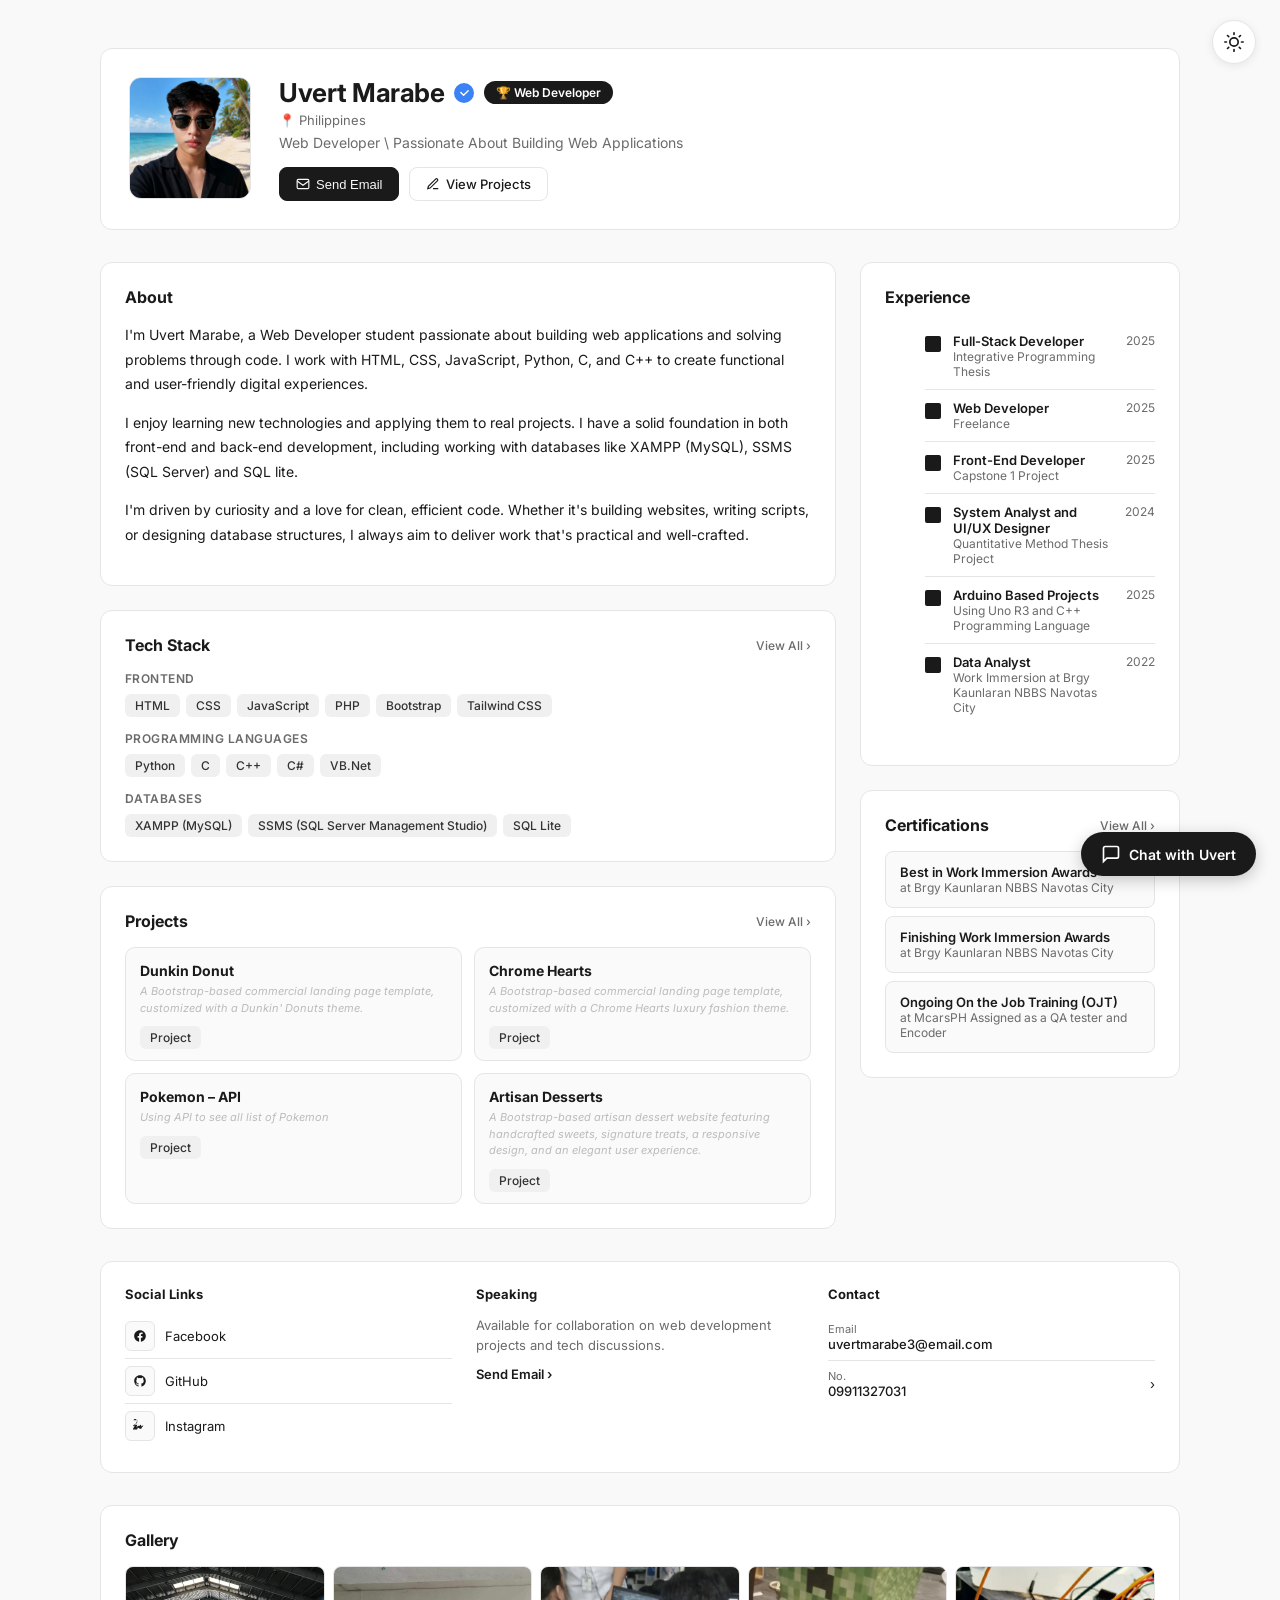
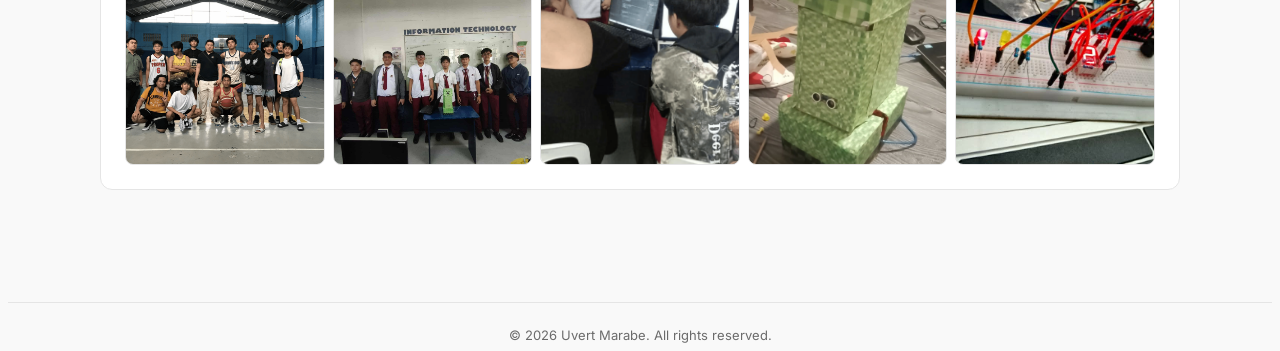
==== commit b63b495b: "Update portfolio" ====
--- a/index.html
+++ b/index.html
@@ -5,7 +5,7 @@
     <meta charset="UTF-8" />
     <meta name="viewport" content="width=device-width, initial-scale=1.0" />
     <title>Uvert Marabe – Portfolio</title>
-    <link rel="icon" href="images/uvert.jpg">
+    <link rel="icon" href="./images/uvert.jpg?v=3">
     <link href="https://fonts.googleapis.com/css2?family=Inter:wght@400;500;600;700&display=swap" rel="stylesheet" />
     <link rel="stylesheet" href="css/style.css">
 </head>
@@ -117,26 +117,26 @@
                     <div class="projects-grid">
 
                         <div class="project-card">
-                            <div class="project-name">Using Bootstrap Commercial Template – Dunkin Donut</div>
+                            <div class="project-name"> Dunkin Donut</div>
                             <div class="project-desc project-placeholder">A Bootstrap-based commercial landing page template, customized with a Dunkin' Donuts theme.</div>
                             <span class="tag">Project</span>
                         </div>
 
                         <div class="project-card">
-                            <div class="project-name">Using Bootstrap Commercial Template – Chrome Hearts</div>
+                            <div class="project-name"> Chrome Hearts</div>
                             <div class="project-desc project-placeholder">A Bootstrap-based commercial landing page template, customized with a Chrome Hearts luxury fashion theme.</div>
                             <span class="tag">Project</span>
                         </div>
 
                         <div class="project-card">
-                            <div class="project-name">School Management Website – First Personal Project</div>
-                            <div class="project-desc project-placeholder">A Bootstrap school website project with a responsive design, school info, programs, and events.</div>
+                            <div class="project-name"> Pokemon – API</div>
+                            <div class="project-desc project-placeholder">Using API to see all list of Pokemon</div>
                             <span class="tag">Project</span>
 
                         </div>
 
                         <div class="project-card">
-                            <div class="project-name">DESERT | Artisan Desserts</div>
+                            <div class="project-name">Artisan Desserts</div>
                             <div class="project-desc project-placeholder">A Bootstrap-based artisan dessert website featuring handcrafted sweets, signature treats, a responsive design, and an elegant user experience.</div>
                             <span class="tag">Project</span>
                         </div>
@@ -245,11 +245,10 @@
         2.748-1.025 2.748-1.025.546 1.376.202 2.393.1 2.646.641.698 1.028 1.591 1.028 2.682 0 3.841-2.337 4.687-4.565 4.935.359.308.678.916.678 1.846 0 1.334-.012 2.41-.012 2.737 0 .267.18.578.688.48C19.138 20.163 22 16.418 22 12c0-5.523-4.477-10-10-10z"/></svg>
         </span> GitHub
                 </a>
-                <a href="https://www.instagram.com/uvrt077?igsh=MTQya3N4YWRxNWJsbg=" class=" social-link" target="_blank" rel="noopener noreferrer">
+<a href="https://www.instagram.com/uvrt077" class=" social-link" target="_blank" rel="noopener noreferrer">
                     <span class="social-icon">
-          <svg viewBox="0 0 24 24" fill="currentColor"><path d="M12 2.163c3.204 0 3.584.012 4.85.07 3.252.148 4.771 1.691 4.919 4.919.058 1.265.069 1.645.069 4.849 0 3.205-.012 3.584-.069 4.849-.149 3.225-1.664 4.771-4.919 4.919-1.266.058-1.644.07-4.85.07-3.204
-        0-3.584-.012-4.849-.07-3.26-.149-4.771-1.699-4.919-4.92-.058-1.265-.07-1.644-.07-4.849 0-3.204.013-3.583.07-4.849.149-3.227 1.664-4.771 4.919-4。 1.44 1.441 1.44c.795 0 1.439-.645 1.439-1.44s-.644-1.44-1.439-1.44z"/></svg>
-        </span> Instagram
+          <svg viewBox="0 0 24 24" fill="currentColor"><path d="M7.8 2H1c.39-1.77 2.05-2.3 3.86-1.46 1.86.93 2.5 2.4 2.5 4.28 0 2.65-2.06 3.83-3.94 3.27.06.09.12.18.18.27.39 3.09-2.66 4.17-5.33 4.59-1.47.26-2.97.46-4.58.46-2.7 0-3.55-.66-4.77-1.37 1.54.6 2.97 1.45 4.25 2.64-.07-.66.09-1.33.83-1.63-.63 1.85-2.83 2.62-5.6 2.62-1.29 0-2.44-.13-3.52-.41 1.89.7 3.28 2.14 4.25 4.66-.67.86-1.42 1.58-2.25 2.15-.74.44-1.62.52-2.54.35 2.17-1.2 3.57-2.8 4.37-4.79-.1-.67-.1-1.37-.12-2.07-4.16-.96-6.27-3.27-6.27-3.39 0-1.66.7-2.45 1.85-.69 1.98-.9 3.89-1.44 5.57-.66 2.16-.66 3.57-.66 5.8 0 2.18.85 3.38 2.15 4.16.27.31.57.57.83.76-.08 2.18-1.18 3.07-3.5 2.76-.29 1.26-.7 2.35-1.3 3.17-.36.58-.88.98-1.56.98-.69 0-1.37-.17-1.97-.5 1.74-.67 3.23-1.87 4.47-3.57 1.16 1.28 2.23 2.81 3.06 4.6 1.55 3.34 2.79 6.08 4.18 7.77-.02-.45-.17-.91-.33-1.35-1.65-.23-3.19-1.44-3.96-3.06-.39-.75-.67-1.66-.67-2.65 0-1.67.96-2.71 2.43-3.17.38-.15.77-.23 1.17-.23.56 0 .8.12 1.08.38.6 .53 1.19 1.14 1.65 2.08.66 1.32 1.24 2.76 1.34 3.34.1 .59.1 1.21.1 1.83 0 3.07-2.3 4.97-5.34 4.97-1.12 0-2.23-.23-3.26-.72-.012-4.849-.058-1.265-.07-1.644-.07-4.849 0-3.204.013-3.583.07-4.849.149-3.227 1.664-4.771 4.919-4.92-.058-1.265-.07-1.644-.07-4.849 0-3.204.013-3.583.07-4.849.149-3.227 1.664-4.771 4.919-4.92z"/></svg>
+</span> Instagram
                 </a>
             </div>
 
@@ -407,4 +406,4 @@
     <script src="js/main.js"></script>
 </body>
 
-</html>+</html>
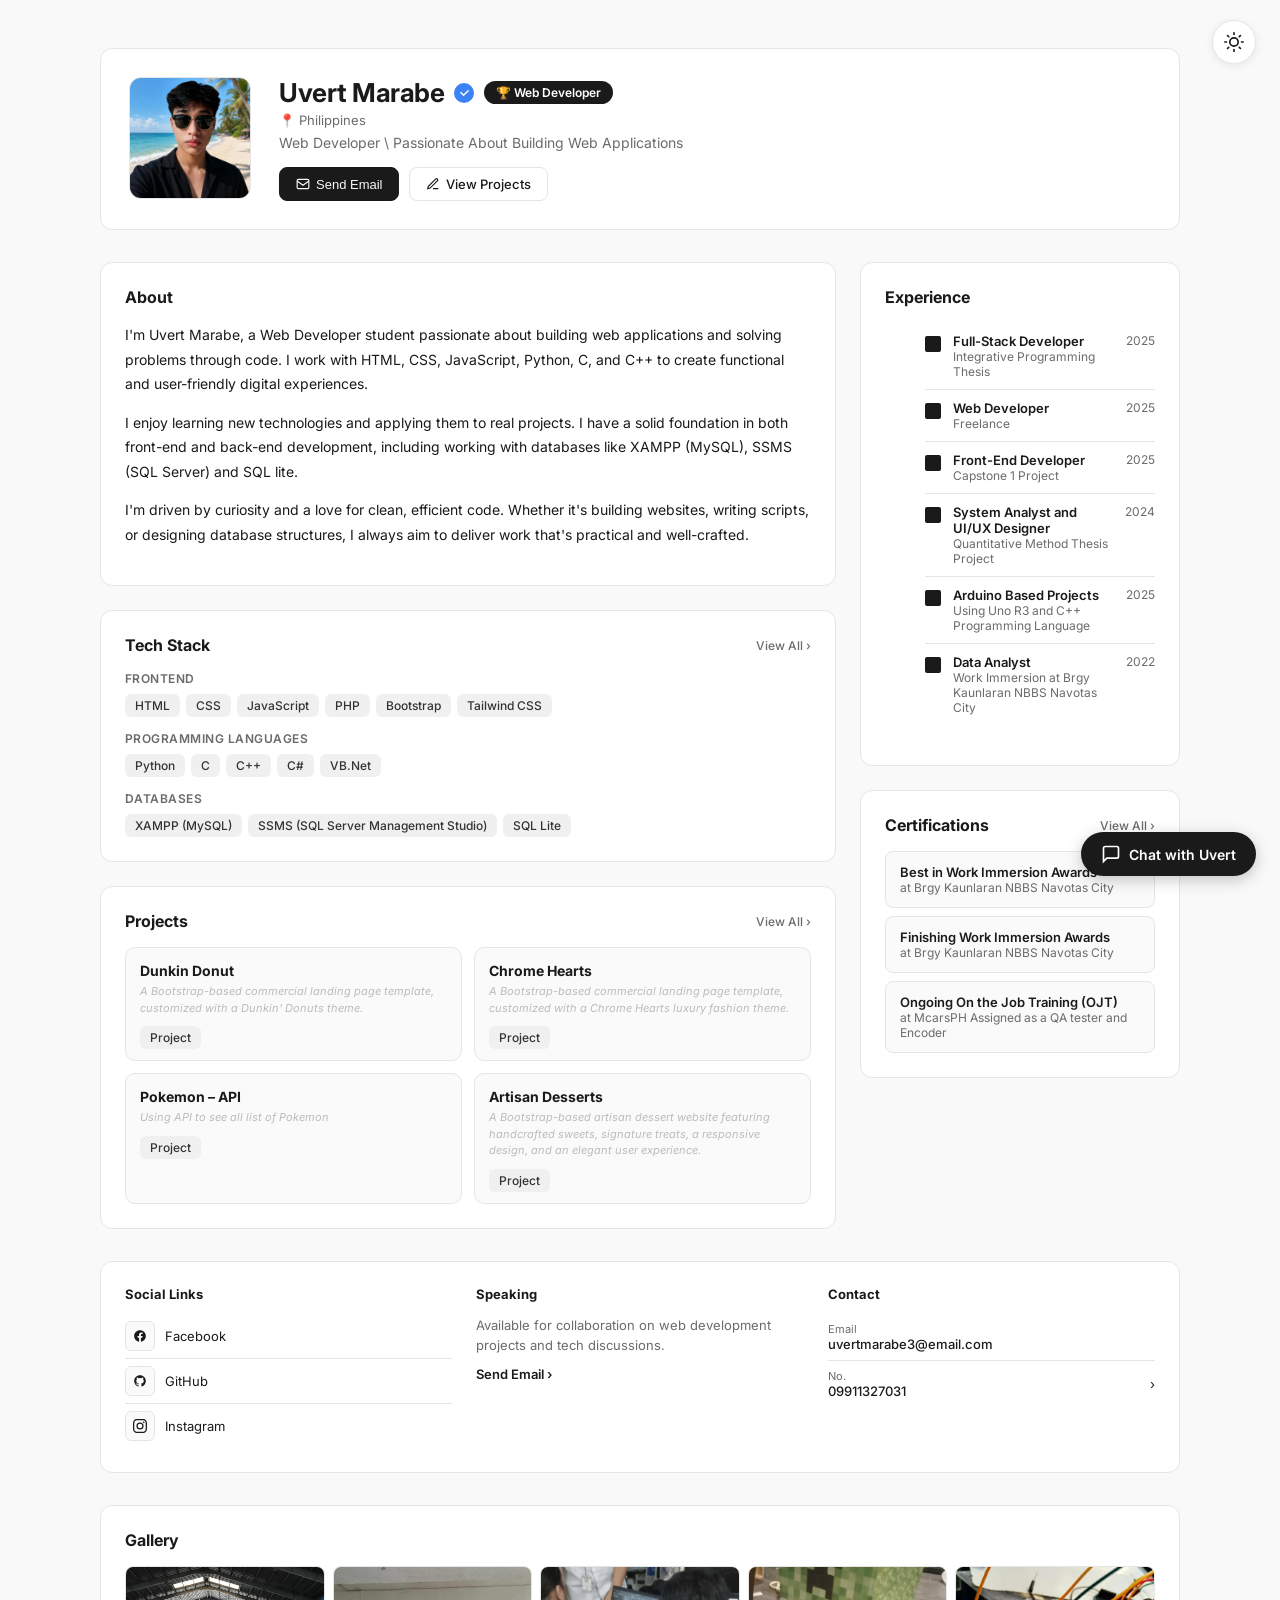
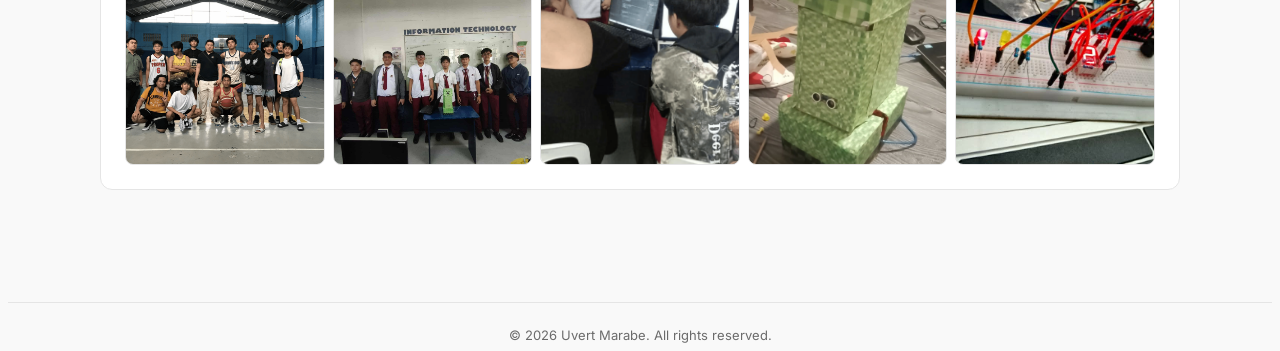
==== commit 4f225e04: "Update portfolio" ====
--- a/index.html
+++ b/index.html
@@ -245,9 +245,9 @@
         2.748-1.025 2.748-1.025.546 1.376.202 2.393.1 2.646.641.698 1.028 1.591 1.028 2.682 0 3.841-2.337 4.687-4.565 4.935.359.308.678.916.678 1.846 0 1.334-.012 2.41-.012 2.737 0 .267.18.578.688.48C19.138 20.163 22 16.418 22 12c0-5.523-4.477-10-10-10z"/></svg>
         </span> GitHub
                 </a>
-<a href="https://www.instagram.com/uvrt077" class=" social-link" target="_blank" rel="noopener noreferrer">
+<a href="https://www.instagram.com/uvrt077" class="social-link" target="_blank" rel="noopener noreferrer">
                     <span class="social-icon">
-          <svg viewBox="0 0 24 24" fill="currentColor"><path d="M7.8 2H1c.39-1.77 2.05-2.3 3.86-1.46 1.86.93 2.5 2.4 2.5 4.28 0 2.65-2.06 3.83-3.94 3.27.06.09.12.18.18.27.39 3.09-2.66 4.17-5.33 4.59-1.47.26-2.97.46-4.58.46-2.7 0-3.55-.66-4.77-1.37 1.54.6 2.97 1.45 4.25 2.64-.07-.66.09-1.33.83-1.63-.63 1.85-2.83 2.62-5.6 2.62-1.29 0-2.44-.13-3.52-.41 1.89.7 3.28 2.14 4.25 4.66-.67.86-1.42 1.58-2.25 2.15-.74.44-1.62.52-2.54.35 2.17-1.2 3.57-2.8 4.37-4.79-.1-.67-.1-1.37-.12-2.07-4.16-.96-6.27-3.27-6.27-3.39 0-1.66.7-2.45 1.85-.69 1.98-.9 3.89-1.44 5.57-.66 2.16-.66 3.57-.66 5.8 0 2.18.85 3.38 2.15 4.16.27.31.57.57.83.76-.08 2.18-1.18 3.07-3.5 2.76-.29 1.26-.7 2.35-1.3 3.17-.36.58-.88.98-1.56.98-.69 0-1.37-.17-1.97-.5 1.74-.67 3.23-1.87 4.47-3.57 1.16 1.28 2.23 2.81 3.06 4.6 1.55 3.34 2.79 6.08 4.18 7.77-.02-.45-.17-.91-.33-1.35-1.65-.23-3.19-1.44-3.96-3.06-.39-.75-.67-1.66-.67-2.65 0-1.67.96-2.71 2.43-3.17.38-.15.77-.23 1.17-.23.56 0 .8.12 1.08.38.6 .53 1.19 1.14 1.65 2.08.66 1.32 1.24 2.76 1.34 3.34.1 .59.1 1.21.1 1.83 0 3.07-2.3 4.97-5.34 4.97-1.12 0-2.23-.23-3.26-.72-.012-4.849-.058-1.265-.07-1.644-.07-4.849 0-3.204.013-3.583.07-4.849.149-3.227 1.664-4.771 4.919-4.92-.058-1.265-.07-1.644-.07-4.849 0-3.204.013-3.583.07-4.849.149-3.227 1.664-4.771 4.919-4.92z"/></svg>
+          <svg viewBox="0 0 24 24" fill="currentColor"><path d="M12 2.163c3.204 0 3.584.012 4.85.07 1.17.054 1.805.249 2.227.415.56.217.96.477 1.38.896.42.42.68.819.896 1.38.166.422.36 1.057.415 2.227.058 1.266.07 1.646.07 4.85s-.012 3.584-.07 4.85c-.055 1.17-.249 1.805-.415 2.227-.217.56-.477.96-.896 1.38-.42.42-.82.68-1.38.896-.422.166-1.057.36-2.227.415-1.266.058-1.646.07-4.85.07s-3.584-.012-4.85-.07c-1.17-.055-1.805-.249-2.227-.415-.56-.217-.96-.477-1.38-.896-.42-.42-.68-.82-.896-1.38-.166-.422-.36-1.057-.415-2.227-.058-1.266-.07-1.646-.07-4.85s.012-3.584.07-4.85c.055-1.17.249-1.805.415-2.227.217-.56.477-.96.896-1.38.42-.42.82-.68 1.38-.896.422-.166 1.057-.36 2.227-.415 1.266-.058 1.646-.07 4.85-.07zM12 0C8.741 0 8.332.014 7.052.072 5.775.131 4.905.333 4.14.63a5.885 5.885 0 0 0-2.126 1.384A5.868 5.868 0 0 0 .63 4.14C.333 4.905.131 5.775.072 7.052.014 8.332 0 8.741 0 12s.014 3.668.072 4.948c.059 1.277.261 2.148.558 2.913.306.788.717 1.459 1.384 2.126a5.86 5.86 0 0 0 2.126 1.384c.765.297 1.635.499 2.913.558C8.332 23.986 8.741 24 12 24s3.668-.014 4.948-.072c1.277-.059 2.148-.261 2.913-.558a5.885 5.885 0 0 0 2.126-1.384 5.86 5.86 0 0 0 1.384-2.126c.297-.765.499-1.636.558-2.913.058-1.28.072-1.689.072-4.948s-.014-3.668-.072-4.948c-.059-1.277-.261-2.147-.558-2.912a5.885 5.885 0 0 0-1.384-2.126A5.868 5.868 0 0 0 19.86.63c-.765-.297-1.636-.499-2.913-.558C15.667.014 15.259 0 12 0zm0 5.838a6.162 6.162 0 1 0 0 12.324 6.162 6.162 0 0 0 0-12.324zM12 16a4 4 0 1 1 0-8 4 4 0 0 1 0 8zm6.406-11.845a1.44 1.44 0 1 0 0 2.881 1.44 1.44 0 0 0 0-2.881z"/></svg>
 </span> Instagram
                 </a>
             </div>
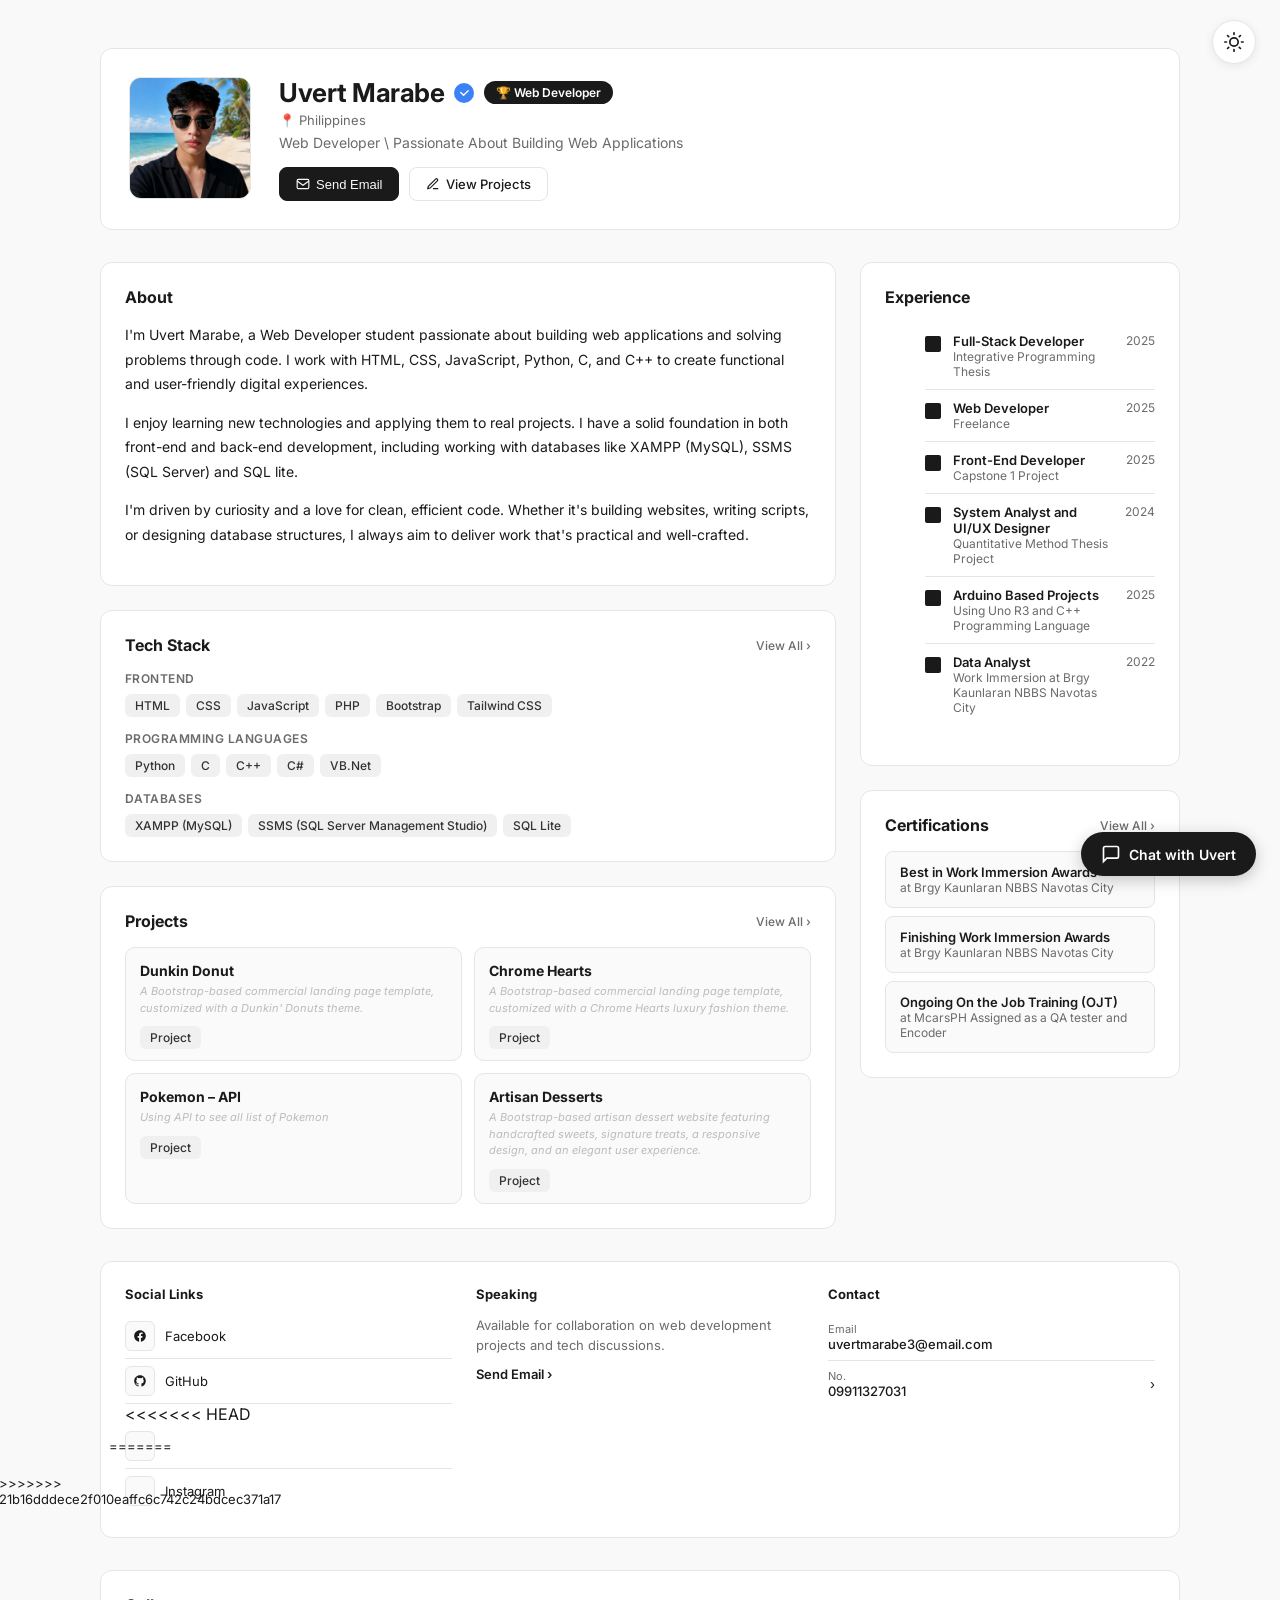
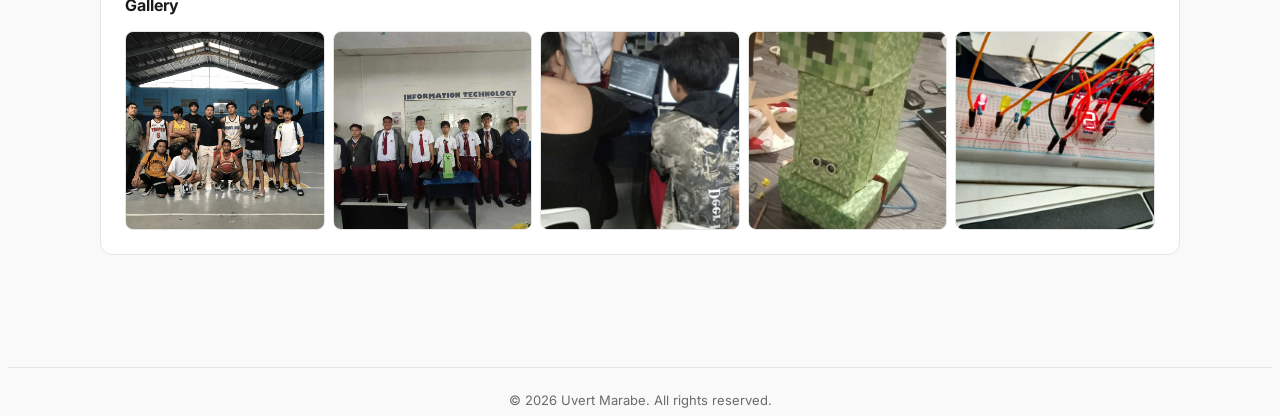
==== commit a4037088: "Merge GitHub updates with local portfolio" ====
--- a/index.html
+++ b/index.html
@@ -245,9 +245,15 @@
         2.748-1.025 2.748-1.025.546 1.376.202 2.393.1 2.646.641.698 1.028 1.591 1.028 2.682 0 3.841-2.337 4.687-4.565 4.935.359.308.678.916.678 1.846 0 1.334-.012 2.41-.012 2.737 0 .267.18.578.688.48C19.138 20.163 22 16.418 22 12c0-5.523-4.477-10-10-10z"/></svg>
         </span> GitHub
                 </a>
+<<<<<<< HEAD
 <a href="https://www.instagram.com/uvrt077" class="social-link" target="_blank" rel="noopener noreferrer">
                     <span class="social-icon">
           <svg viewBox="0 0 24 24" fill="currentColor"><path d="M12 2.163c3.204 0 3.584.012 4.85.07 1.17.054 1.805.249 2.227.415.56.217.96.477 1.38.896.42.42.68.819.896 1.38.166.422.36 1.057.415 2.227.058 1.266.07 1.646.07 4.85s-.012 3.584-.07 4.85c-.055 1.17-.249 1.805-.415 2.227-.217.56-.477.96-.896 1.38-.42.42-.82.68-1.38.896-.422.166-1.057.36-2.227.415-1.266.058-1.646.07-4.85.07s-3.584-.012-4.85-.07c-1.17-.055-1.805-.249-2.227-.415-.56-.217-.96-.477-1.38-.896-.42-.42-.68-.82-.896-1.38-.166-.422-.36-1.057-.415-2.227-.058-1.266-.07-1.646-.07-4.85s.012-3.584.07-4.85c.055-1.17.249-1.805.415-2.227.217-.56.477-.96.896-1.38.42-.42.82-.68 1.38-.896.422-.166 1.057-.36 2.227-.415 1.266-.058 1.646-.07 4.85-.07zM12 0C8.741 0 8.332.014 7.052.072 5.775.131 4.905.333 4.14.63a5.885 5.885 0 0 0-2.126 1.384A5.868 5.868 0 0 0 .63 4.14C.333 4.905.131 5.775.072 7.052.014 8.332 0 8.741 0 12s.014 3.668.072 4.948c.059 1.277.261 2.148.558 2.913.306.788.717 1.459 1.384 2.126a5.86 5.86 0 0 0 2.126 1.384c.765.297 1.635.499 2.913.558C8.332 23.986 8.741 24 12 24s3.668-.014 4.948-.072c1.277-.059 2.148-.261 2.913-.558a5.885 5.885 0 0 0 2.126-1.384 5.86 5.86 0 0 0 1.384-2.126c.297-.765.499-1.636.558-2.913.058-1.28.072-1.689.072-4.948s-.014-3.668-.072-4.948c-.059-1.277-.261-2.147-.558-2.912a5.885 5.885 0 0 0-1.384-2.126A5.868 5.868 0 0 0 19.86.63c-.765-.297-1.636-.499-2.913-.558C15.667.014 15.259 0 12 0zm0 5.838a6.162 6.162 0 1 0 0 12.324 6.162 6.162 0 0 0 0-12.324zM12 16a4 4 0 1 1 0-8 4 4 0 0 1 0 8zm6.406-11.845a1.44 1.44 0 1 0 0 2.881 1.44 1.44 0 0 0 0-2.881z"/></svg>
+=======
+<a href="https://www.instagram.com/uvrt077" class=" social-link" target="_blank" rel="noopener noreferrer">
+                    <span class="social-icon">
+          <svg viewBox="0 0 24 24" fill="currentColor"><path d="M7.8 2H1c.39-1.77 2.05-2.3 3.86-1.46 1.86.93 2.5 2.4 2.5 4.28 0 2.65-2.06 3.83-3.94 3.27.06.09.12.18.18.27.39 3.09-2.66 4.17-5.33 4.59-1.47.26-2.97.46-4.58.46-2.7 0-3.55-.66-4.77-1.37 1.54.6 2.97 1.45 4.25 2.64-.07-.66.09-1.33.83-1.63-.63 1.85-2.83 2.62-5.6 2.62-1.29 0-2.44-.13-3.52-.41 1.89.7 3.28 2.14 4.25 4.66-.67.86-1.42 1.58-2.25 2.15-.74.44-1.62.52-2.54.35 2.17-1.2 3.57-2.8 4.37-4.79-.1-.67-.1-1.37-.12-2.07-4.16-.96-6.27-3.27-6.27-3.39 0-1.66.7-2.45 1.85-.69 1.98-.9 3.89-1.44 5.57-.66 2.16-.66 3.57-.66 5.8 0 2.18.85 3.38 2.15 4.16.27.31.57.57.83.76-.08 2.18-1.18 3.07-3.5 2.76-.29 1.26-.7 2.35-1.3 3.17-.36.58-.88.98-1.56.98-.69 0-1.37-.17-1.97-.5 1.74-.67 3.23-1.87 4.47-3.57 1.16 1.28 2.23 2.81 3.06 4.6 1.55 3.34 2.79 6.08 4.18 7.77-.02-.45-.17-.91-.33-1.35-1.65-.23-3.19-1.44-3.96-3.06-.39-.75-.67-1.66-.67-2.65 0-1.67.96-2.71 2.43-3.17.38-.15.77-.23 1.17-.23.56 0 .8.12 1.08.38.6 .53 1.19 1.14 1.65 2.08.66 1.32 1.24 2.76 1.34 3.34.1 .59.1 1.21.1 1.83 0 3.07-2.3 4.97-5.34 4.97-1.12 0-2.23-.23-3.26-.72-.012-4.849-.058-1.265-.07-1.644-.07-4.849 0-3.204.013-3.583.07-4.849.149-3.227 1.664-4.771 4.919-4.92-.058-1.265-.07-1.644-.07-4.849 0-3.204.013-3.583.07-4.849.149-3.227 1.664-4.771 4.919-4.92z"/></svg>
+>>>>>>> 21b16dddece2f010eaffc6c742c24bdcec371a17
 </span> Instagram
                 </a>
             </div>
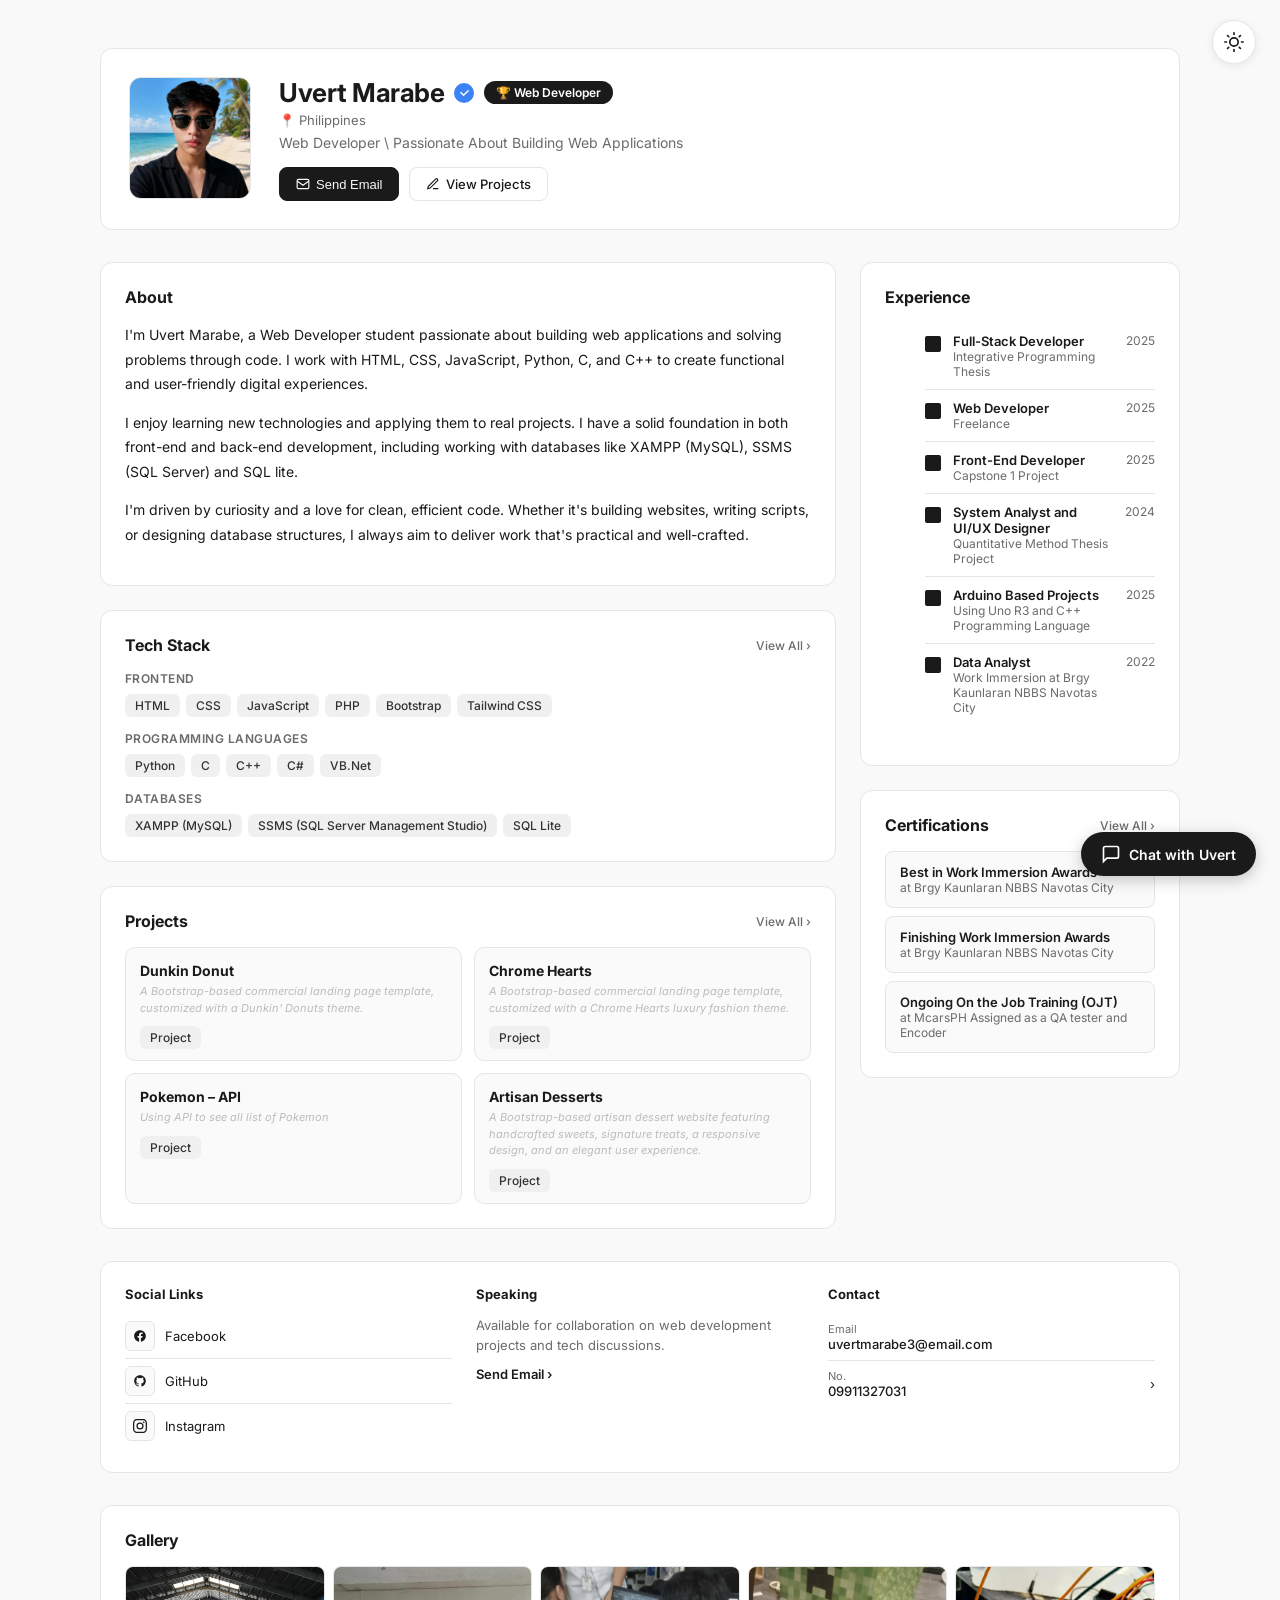
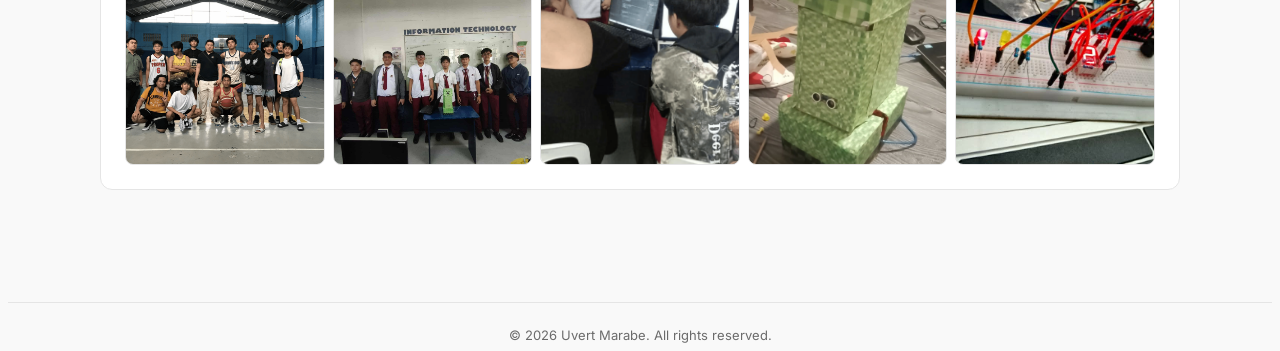
==== commit 46474f5d: "Update portfolio" ====
--- a/index.html
+++ b/index.html
@@ -245,15 +245,9 @@
         2.748-1.025 2.748-1.025.546 1.376.202 2.393.1 2.646.641.698 1.028 1.591 1.028 2.682 0 3.841-2.337 4.687-4.565 4.935.359.308.678.916.678 1.846 0 1.334-.012 2.41-.012 2.737 0 .267.18.578.688.48C19.138 20.163 22 16.418 22 12c0-5.523-4.477-10-10-10z"/></svg>
         </span> GitHub
                 </a>
-<<<<<<< HEAD
-<a href="https://www.instagram.com/uvrt077" class="social-link" target="_blank" rel="noopener noreferrer">
+                <a href="https://www.instagram.com/uvrt077" class="social-link" target="_blank" rel="noopener noreferrer">
                     <span class="social-icon">
           <svg viewBox="0 0 24 24" fill="currentColor"><path d="M12 2.163c3.204 0 3.584.012 4.85.07 1.17.054 1.805.249 2.227.415.56.217.96.477 1.38.896.42.42.68.819.896 1.38.166.422.36 1.057.415 2.227.058 1.266.07 1.646.07 4.85s-.012 3.584-.07 4.85c-.055 1.17-.249 1.805-.415 2.227-.217.56-.477.96-.896 1.38-.42.42-.82.68-1.38.896-.422.166-1.057.36-2.227.415-1.266.058-1.646.07-4.85.07s-3.584-.012-4.85-.07c-1.17-.055-1.805-.249-2.227-.415-.56-.217-.96-.477-1.38-.896-.42-.42-.68-.82-.896-1.38-.166-.422-.36-1.057-.415-2.227-.058-1.266-.07-1.646-.07-4.85s.012-3.584.07-4.85c.055-1.17.249-1.805.415-2.227.217-.56.477-.96.896-1.38.42-.42.82-.68 1.38-.896.422-.166 1.057-.36 2.227-.415 1.266-.058 1.646-.07 4.85-.07zM12 0C8.741 0 8.332.014 7.052.072 5.775.131 4.905.333 4.14.63a5.885 5.885 0 0 0-2.126 1.384A5.868 5.868 0 0 0 .63 4.14C.333 4.905.131 5.775.072 7.052.014 8.332 0 8.741 0 12s.014 3.668.072 4.948c.059 1.277.261 2.148.558 2.913.306.788.717 1.459 1.384 2.126a5.86 5.86 0 0 0 2.126 1.384c.765.297 1.635.499 2.913.558C8.332 23.986 8.741 24 12 24s3.668-.014 4.948-.072c1.277-.059 2.148-.261 2.913-.558a5.885 5.885 0 0 0 2.126-1.384 5.86 5.86 0 0 0 1.384-2.126c.297-.765.499-1.636.558-2.913.058-1.28.072-1.689.072-4.948s-.014-3.668-.072-4.948c-.059-1.277-.261-2.147-.558-2.912a5.885 5.885 0 0 0-1.384-2.126A5.868 5.868 0 0 0 19.86.63c-.765-.297-1.636-.499-2.913-.558C15.667.014 15.259 0 12 0zm0 5.838a6.162 6.162 0 1 0 0 12.324 6.162 6.162 0 0 0 0-12.324zM12 16a4 4 0 1 1 0-8 4 4 0 0 1 0 8zm6.406-11.845a1.44 1.44 0 1 0 0 2.881 1.44 1.44 0 0 0 0-2.881z"/></svg>
-=======
-<a href="https://www.instagram.com/uvrt077" class=" social-link" target="_blank" rel="noopener noreferrer">
-                    <span class="social-icon">
-          <svg viewBox="0 0 24 24" fill="currentColor"><path d="M7.8 2H1c.39-1.77 2.05-2.3 3.86-1.46 1.86.93 2.5 2.4 2.5 4.28 0 2.65-2.06 3.83-3.94 3.27.06.09.12.18.18.27.39 3.09-2.66 4.17-5.33 4.59-1.47.26-2.97.46-4.58.46-2.7 0-3.55-.66-4.77-1.37 1.54.6 2.97 1.45 4.25 2.64-.07-.66.09-1.33.83-1.63-.63 1.85-2.83 2.62-5.6 2.62-1.29 0-2.44-.13-3.52-.41 1.89.7 3.28 2.14 4.25 4.66-.67.86-1.42 1.58-2.25 2.15-.74.44-1.62.52-2.54.35 2.17-1.2 3.57-2.8 4.37-4.79-.1-.67-.1-1.37-.12-2.07-4.16-.96-6.27-3.27-6.27-3.39 0-1.66.7-2.45 1.85-.69 1.98-.9 3.89-1.44 5.57-.66 2.16-.66 3.57-.66 5.8 0 2.18.85 3.38 2.15 4.16.27.31.57.57.83.76-.08 2.18-1.18 3.07-3.5 2.76-.29 1.26-.7 2.35-1.3 3.17-.36.58-.88.98-1.56.98-.69 0-1.37-.17-1.97-.5 1.74-.67 3.23-1.87 4.47-3.57 1.16 1.28 2.23 2.81 3.06 4.6 1.55 3.34 2.79 6.08 4.18 7.77-.02-.45-.17-.91-.33-1.35-1.65-.23-3.19-1.44-3.96-3.06-.39-.75-.67-1.66-.67-2.65 0-1.67.96-2.71 2.43-3.17.38-.15.77-.23 1.17-.23.56 0 .8.12 1.08.38.6 .53 1.19 1.14 1.65 2.08.66 1.32 1.24 2.76 1.34 3.34.1 .59.1 1.21.1 1.83 0 3.07-2.3 4.97-5.34 4.97-1.12 0-2.23-.23-3.26-.72-.012-4.849-.058-1.265-.07-1.644-.07-4.849 0-3.204.013-3.583.07-4.849.149-3.227 1.664-4.771 4.919-4.92-.058-1.265-.07-1.644-.07-4.849 0-3.204.013-3.583.07-4.849.149-3.227 1.664-4.771 4.919-4.92z"/></svg>
->>>>>>> 21b16dddece2f010eaffc6c742c24bdcec371a17
 </span> Instagram
                 </a>
             </div>
@@ -412,4 +406,4 @@
     <script src="js/main.js"></script>
 </body>
 
-</html>
+</html>
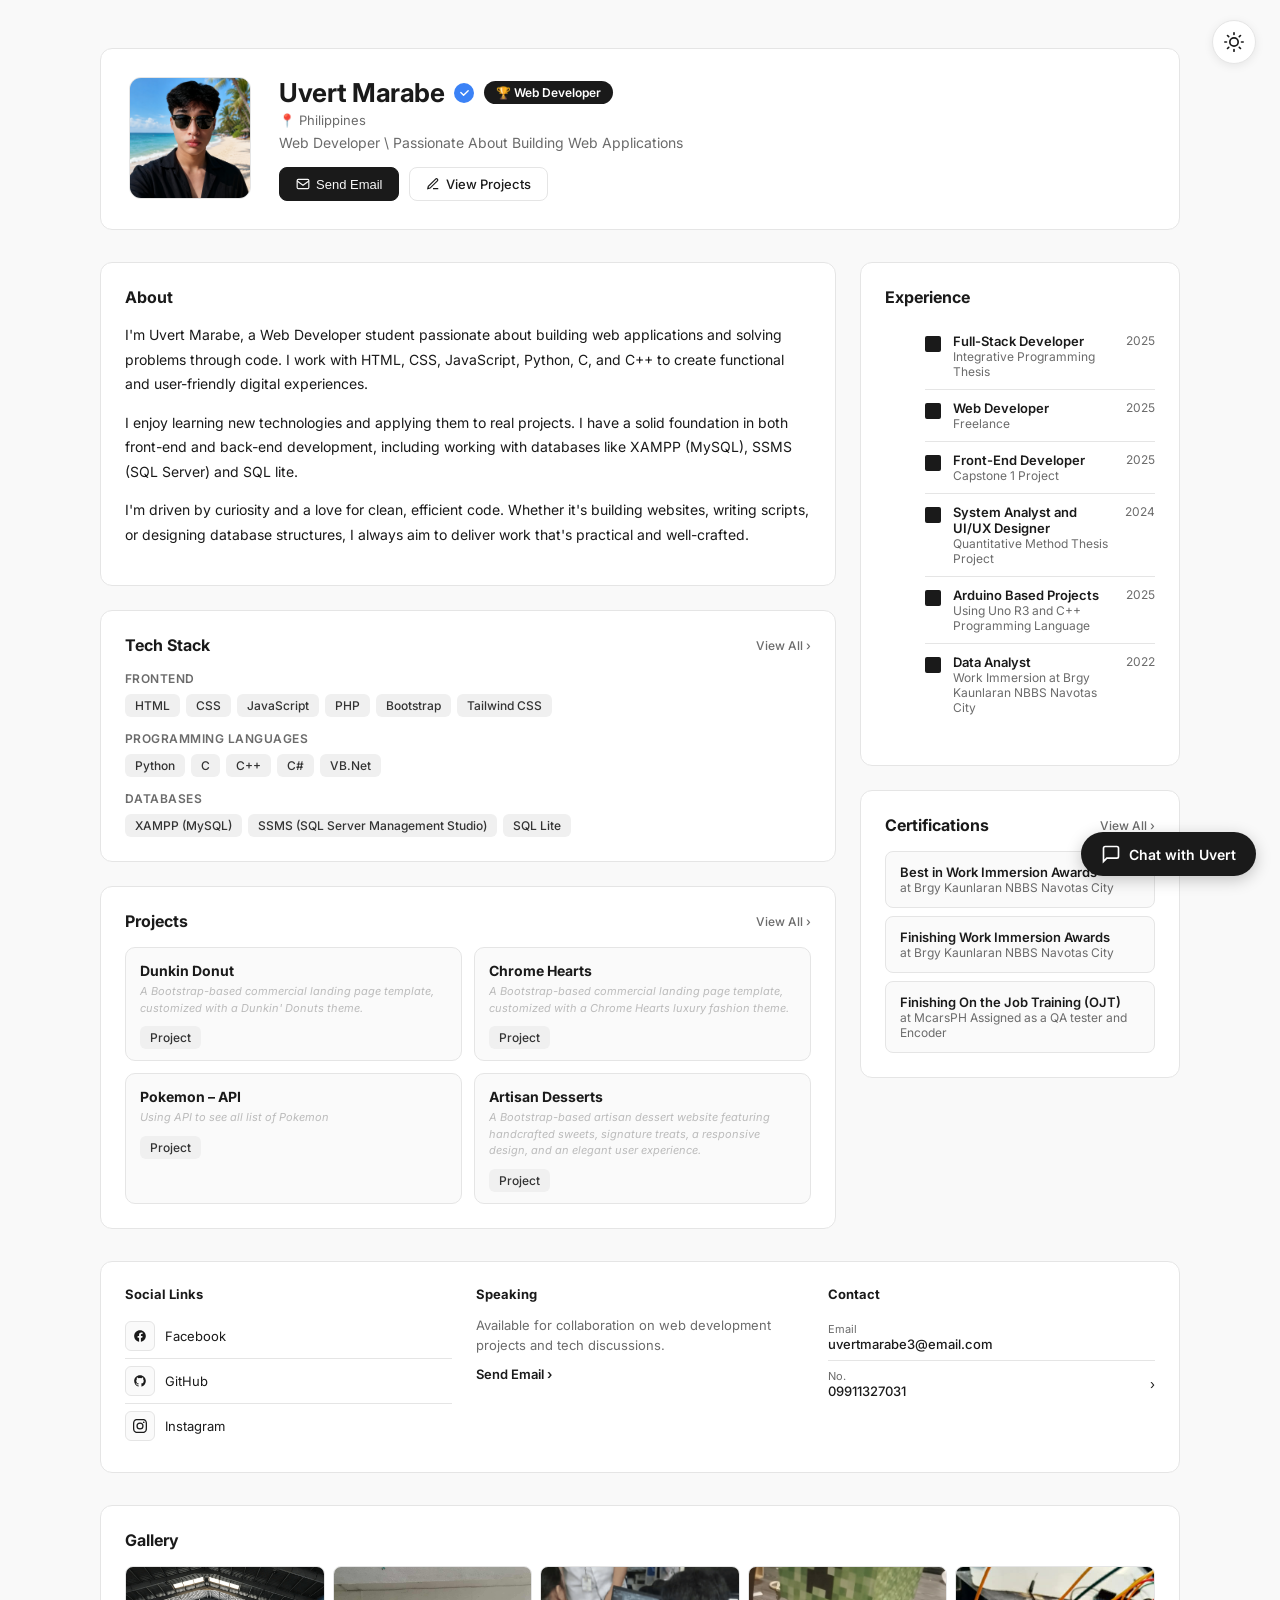
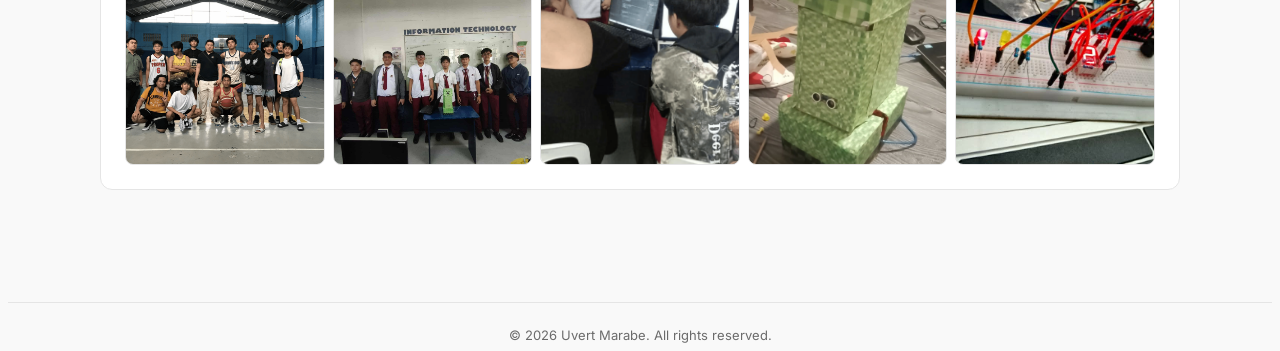
==== commit 8a8c0e10: "Update portfolio" ====
--- a/index.html
+++ b/index.html
@@ -219,7 +219,7 @@
                         <div class="cert-issuer">at Brgy Kaunlaran NBBS Navotas City</div>
                     </div>
                     <div class="cert-item">
-                        <div class="cert-name">Ongoing On the Job Training (OJT)</div>
+                        <div class="cert-name">Finishing On the Job Training (OJT)</div>
                         <div class="cert-issuer">at McarsPH Assigned as a QA tester and Encoder</div>
                     </div>
                 </div>
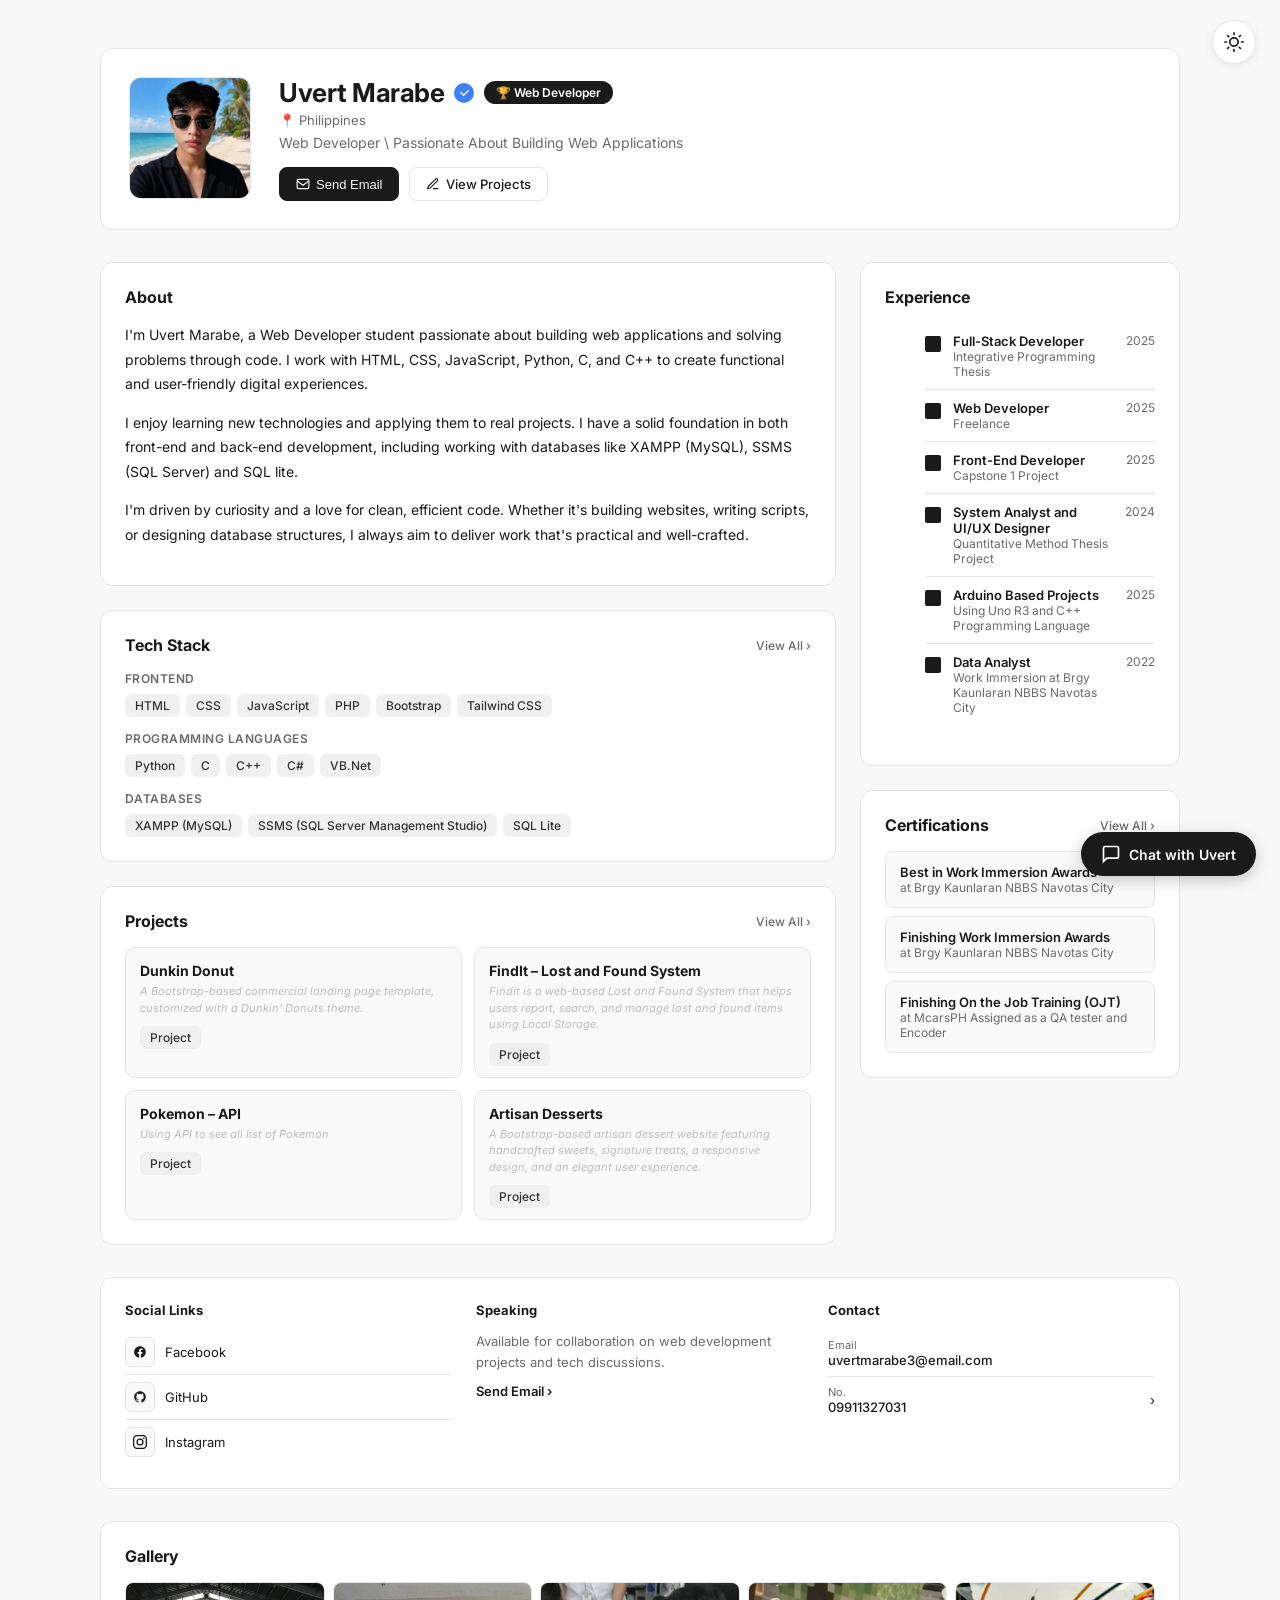
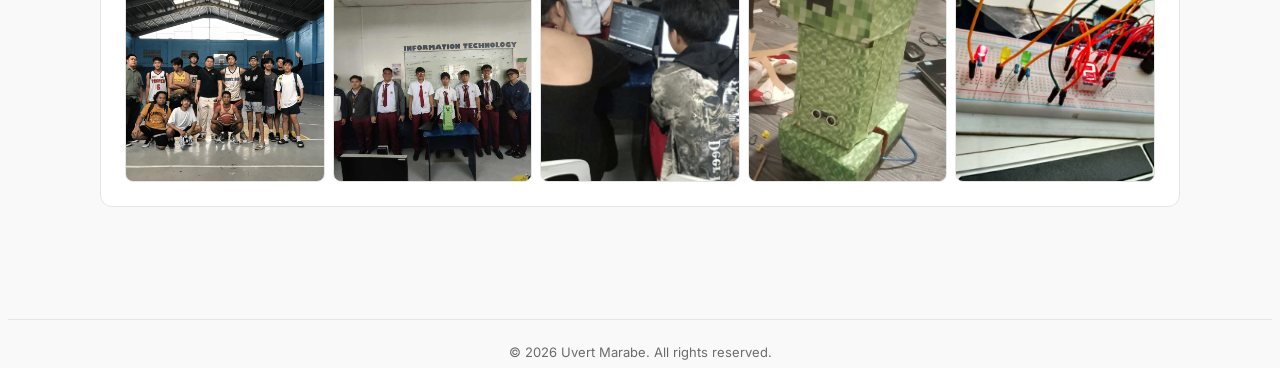
==== commit cc7c6346: "Update portfolio" ====
--- a/index.html
+++ b/index.html
@@ -123,8 +123,8 @@
                         </div>
 
                         <div class="project-card">
-                            <div class="project-name"> Chrome Hearts</div>
-                            <div class="project-desc project-placeholder">A Bootstrap-based commercial landing page template, customized with a Chrome Hearts luxury fashion theme.</div>
+                            <div class="project-name"> FindIt – Lost and Found System</div>
+                            <div class="project-desc project-placeholder">Findit is a web-based Lost and Found System that helps users report, search, and manage lost and found items using Local Storage.</div>
                             <span class="tag">Project</span>
                         </div>
 
